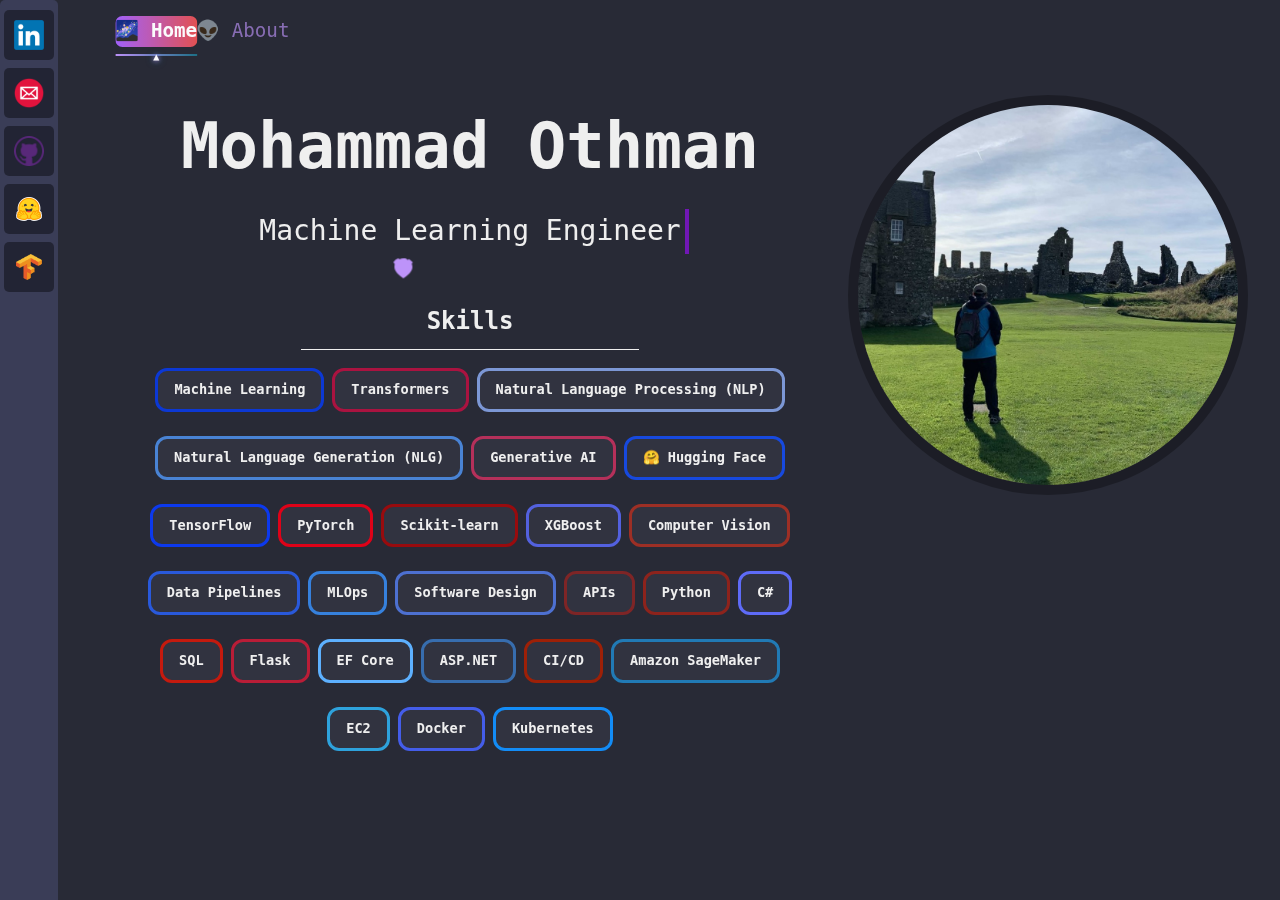
==== index.html @ 06d201a0 "changed vertical-menu to <aside> and added sidebar class" ====
<!DOCTYPE html>
<html lang="en">
<head>
    <meta charset="UTF-8">
    <meta name="viewport" content="width=device-width, initial-scale=1.0">
    <title>Mohammad Othman | Home</title>
    <link rel="icon" href="assets/images/tf-icon.png" type="image/x-icon">
    <link rel="shortcut icon" href="assets/images/tf-icon.png" type="image/x-icon">
    <link rel="stylesheet" href="css/style.css">
    <script src="https://cdnjs.cloudflare.com/ajax/libs/gsap/3.9.1/gsap.min.js"></script>
    <link rel="stylesheet" href="https://cdnjs.cloudflare.com/ajax/libs/font-awesome/6.1.0/css/all.min.css" integrity="sha384-KyZXEAg3QhqLMpG8r+Knujsl7/1L_dstPt3VEKLrw8Xf5zDQk5OIoe5xJHv5Mr5J" crossorigin="anonymous">
</head>
<body>
    <div class="rocket-animation-container">
        <svg class="rocket" xmlns="http://www.w3.org/2000/svg" viewBox="0 0 24 24">
            <path d="M11,2C9.6,2 8.2,2.4 7.1,3.1L6.2,2.2C6.2,2.2 6.1,2.1 6.1,2.1C6.1,2.1 6,2.1 6,2.1L3.3,3.3C3.3,3.3 3.2,3.4 3.2,3.4C3.2,3.4 3.1,3.5 3.1,3.5L2.2,4.4C2.2,4.4 2.2,4.4 2.2,4.4C2.2,4.4 2.1,4.5 2.1,4.5L1,6.1C1,6.1 1,6.2 1,6.2C1,6.2 1,6.3 1,6.3L2.1,7.2C2.4,8.2 2,9.6 2,11C2,16.5 11,22 11,22C11,22 20,16.5 20,11C20,9.6 19.6,8.2 19.3,7.2L20.4,6.3C20.4,6.3 20.4,6.3 20.4,6.3C20.4,6.3 20.4,6.2 20.4,6.2L19.3,5.1C19.3,5.1 19.2,5 19.2,5C19.2,5 19.1,4.9 19.1,4.9L18.2,3.9C18.2,3.9 18.1,3.9 18.1,3.9C18.1,3.9 18.1,3.9 18.1,3.9L16.5,2.8C16.5,2.8 16.4,2.8 16.4,2.8C16.4,2.8 16.3,2.8 16.3,2.8L15.4,3.7C14.4,2.4 13,2 11,2M11,5C9.9,5 9,5.9 9,7C9,8.1 9.9,9 11,9C12.1,9 13,8.1 13,7C13,5.9 12.1,5 11,5Z"/>
        </svg>
    </div>       
    <aside class="sidebar">   
        <a href="https://www.linkedin.com/in/real-mohammad-othman" target="_blank" class="social-icon icon"><img src="assets/images/linkedIn.png" alt="LinkedIn" class="github-logo"></a>
        <a href="mailto:Mo@MohammadOthman.com" class="social-icon icon"><img src="assets/images/mail.png" alt="Mail" class="github-logo"></a>
        <a href="https://github.com/OthmanMohammad" target="_blank" class="social-icon"><img src="assets\images\github.jpg" alt="GitHub" class="github-logo"></a>
        <a href="https://huggingface.co/TheNLPguy" target="_blank" class="social-icon icon"><img src="assets\images\huggingface.png" alt="huggingface" class="huggingface-logo"></a>
        <a href="projects.html" class="social-icon"><img src="assets\images\tensorflow.png" alt="Projects" class="tensorflow-logo"></a>
    </aside>      
    <div class="loader">
        <svg class="gear-loader" xmlns="http://www.w3.org/2000/svg" viewBox="0 0 100 100">
            <circle cx="50" cy="50" r="40" stroke="var(--accent-color)" stroke-width="5" fill="none" />
            <circle cx="50" cy="50" r="3" fill="var(--accent-color)" />
            <path class="gear" d="M50 10 a 4 4 0 1 1 0.01 0" fill="var(--accent-color)" />
        </svg>
    </div>
    <header>
        <div class="container">
            <nav>
                <a href="index.html" class="active nav-link">🌌 Home</a>
                <a href="about.html" class="nav-link">👽 About</a>
                <a href="projects.html" class="nav-link">💻 Projects</a>
                <a href="contact.html" class="nav-link">📬 Contact</a>
            </nav>
        </div>
    </header>
        </a>
      </div>

<main>
    <div class="content">
    <div class="home-page-container">
        <a name="index">
            <h1>Mohammad Othman</h1>
            <div class="typing-text">Machine Learning Engineer</div>
            <div class="skills-container">
                <h2>Skills</h2>
                <div class="skills" id="skills">
                    <span class="skill">Machine Learning</span>
                    <span class="skill">Transformers</span>
                    <span class="skill">Natural Language Processing (NLP)</span>
                    <span class="skill">Natural Language Generation (NLG)</span>
                    <span class="skill">Generative AI</span>
                    <span class="skill">🤗 Hugging Face</span>
                    <span class="skill">TensorFlow</span>
                    <span class="skill">PyTorch</span>
                    <span class="skill">Scikit-learn</span>
                    <span class="skill">XGBoost</span>
                    <span class="skill">Computer Vision</span>
                    <span class="skill">Data Pipelines</span>
                    <span class="skill">MLOps</span>
                    <span class="skill">Software Design</span>
                    <span class="skill">APIs</span>
                    <span class="skill">Python</span>
                    <span class="skill">C#</span>
                    <span class="skill">SQL</span>
                    <span class="skill">Flask</span>
                    <span class="skill">EF Core</span>
                    <span class="skill">ASP.NET</span>
                    <span class="skill">CI/CD</span>
                    <span class="skill">Amazon SageMaker</span>
                    <span class="skill">EC2</span>
                    <span class="skill">Docker</span>
                    <span class="skill">Kubernetes</span>
                </div>
              </div>
        </a>
    </div>
    <div class="image-container">
        <img src="assets\images\profile.jpeg" alt="Your description" class="round-image"/>
    </div>
    </div>
</main>


<script src="assets/scripts/trace.js"></script>
<script src="assets/scripts/main.js"></script>
<script src="assets/scripts/script.js"></script>
</body>
</html>
---- css/style.css ----
@import url("../assets/fonts/fontawesome/css/all.min.css");

:root {
  --bg-color: #282a36;
  --text-color: #efefef;
  --accent-color: #bd93f9;
  --hover-color: #b6b7b8ab;
  --main-bg: #282a36;
  --bg-text: #313340;
  --titlebar-bg: #1e1f29;
  --sidebar-bg: #343746;
  --sidebar-hover-bg: #3c3d51;
  --explorer-bg: #21222c;
  --explorer-hover-bg: #313241;
  --explorer-border: #161a1d;
  --tabs-bg: #191a21;
  --tab-bg: #21222c;
  --transparent-bg: rgba(33, 34, 44, 0.2);
  --tab-active-bg: #282a36;
  --tab-border: #191a21;
  --bottombar-bg: #191a21;
  --bottombar-border: #191a21;
  --button-bg: #44475a;
  --button-text: #f8f8f2;
  --bottombar-hover-bg: #4f4f52;
  --scrollbar-track-bg: #282a36;
  --scrollbar-thumb-bg: #454647;
  --article-bg: #21222c;
}

body {
  font-family: "Fira Code", monospace;
  line-height: 1.6;
  margin: 0;
  padding-left: 100px;
}

/* Add media queries for smaller screens */
@media (max-width: 768px) {
  body {
    padding-left: 20px;
    padding-right: 20px;
  }
}

pre {
  background-color: #282828;
  border-radius: 5px;
  color: var(--code-color);
  font-family: "Fira Code", monospace;
  margin: 1rem 0;
  padding: 1rem;
}

a:not(main a) {
  color: var(--accent-color);
  text-decoration: none;
  transition: color 0.3s ease;
}

a:not(main a):hover {
  color: var(--hover-color);
}

.nav-link {
  font-size: 1.2rem;
}

.nav-link:hover {
  background-color: var(--hover-color);
  border-radius: 7px; /* Increase the border-radius for a smoother shape */
  color: var(
    --text-color
  ); /* Add this line to set the text color when hovering nav links */
}

.nav-link.active {
  font-weight: bold;
  position: relative;
  background-image: linear-gradient(90deg, #a463fe, #e65353, #1e96ff);
  background-size: 200% auto;
  border-radius: 7px; /* Increase the border-radius for a smoother shape */
  color: #fff;
  animation: moving-gradient 5s linear infinite;
}

@keyframes moving-gradient {
  0% {
    background-position: 200% 0;
  }
  100% {
    background-position: -200% 0;
  }
}

.nav-link.active:hover {
  color: #fff;
}

.nav-link.active::before {
  content: "";
  position: absolute;
  width: 100%;
  height: 2px;
  background-image: linear-gradient(90deg, #bd93f9, #1d7188, #bd93f9);
  background-size: 200% auto;
  bottom: -9px; /* Adjust the bottom position */
  left: 0;
  animation: moving-gradient 5s linear infinite;
}

.nav-link.active::after {
  content: "▲";
  position: absolute;
  font-size: 10px;
  bottom: -18px;
  left: 50%;
  transform: translateX(-50%);
  color: #fff;
  text-shadow: 0 0 5px #bd93f9, 0 0 10px #1d7188;
  animation: glowing-text 1s linear infinite, move-triangle 2s linear infinite;
}

@keyframes glowing-text {
  0% {
    text-shadow: 0 0 5px #bd93f9, 0 0 10px #1d7188;
  }
  50% {
    text-shadow: 0 0 10px #bd93f9, 0 0 20px #1d7188;
  }
  100% {
    text-shadow: 0 0 5px #bd93f9, 0 0 10px #1d7188;
  }
}

@keyframes move-triangle {
  0% {
    transform: translateX(-90%);
  }
  50% {
    transform: translateX(-10%);
  }
  100% {
    transform: translateX(-90%);
  }
}

footer {
  background-color: var(--bg-color);
  color: var(--text-color);
  padding: 1rem;
  text-align: center;
}

body {
  background-color: var(--bg-color);
  color: var(--text-color);
  padding-left: 100px;
}

body.dark-theme {
  background-color: #333333;
  color: #ffffff;
}

#themeToggle {
  background-color: var(--accent-color);
  border: none;
  border-radius: 5px;
  color: #fff;
  cursor: pointer;
  font-size: 1rem;
  padding: 0.5rem 1rem;
  transition: all 0.3s ease;
}

#themeToggle:hover {
  background-color: var(--hover-color);
}

.back-to-top {
  background-color: var(--accent-color);
  border: none;
  border-radius: 5px;
  bottom: 30px;
  color: #fff;
  cursor: pointer;
  display: none;
  font-size: 1rem;
  padding: 0.5rem 1rem;
  position: fixed;
  right: 30px;
  z-index: 1000;
}

.loader {
  background-color: rgba(0, 0, 0, 0.5);
  display: flex;
  height: 100%;
  justify-content: center;
  left: 0;
  position: fixed;
  top: 0;
  width: 100%;
  z-index: 2000;
  pointer-events: none;
}

.gear-loader {
  align-self: center;
  height: 50px;
  width: 50px;
  animation: spin 3s linear infinite;
}

@keyframes spin {
  0% {
    transform: rotate(0deg);
  }
  100% {
    transform: rotate(360deg);
  }
}

.gear {
  animation: gear-spin 1s linear infinite;
  transform-origin: 50% 50%;
}

@keyframes gear-spin {
  0% {
    transform: rotate(0deg);
  }
  100% {
    transform: rotate(-360deg);
  }
}

.loader.fadeOut {
  opacity: 0;
  transition: opacity 0.2s ease;
}

.no-animation {
  animation: none !important;
}

header {
  background-color: var(--bg-color);
  position: fixed;
  top: 0;
  left: 0;
  width: 100%;
  z-index: 100;
}

.container {
  display: flex;
  justify-content: space-between;
  align-items: center;
  max-width: 1200px;
  margin: 0 auto;
  padding: 1rem;
}

nav {
  display: flex;
  gap: 1rem;
}

/* Add media queries for smaller screens */
@media (max-width: 768px) {
  nav {
    flex-direction: column;
    gap: 0.5rem;
  }
}

.social-icons {
  display: flex;
  flex-direction: column;
  gap: 0.25rem; /* Adjust the gap between icons */
  align-items: center;
}

.social-icons a:hover::before {
  background-color: transparent; /* Change the color on hover to transparent */
  transform: scale(1.3);
}

.icon {
  font-size: 1.5rem; /* Adjust the size of the icons */
}

.social-icons a:hover {
  color: var(--accent-color); /* Change the color on hover to accent-color */
}

.github-logo {
  height: 30px;
  width: 30px;
  vertical-align: middle;
}

.huggingface-logo {
  height: 32px;
  width: 32px;
  vertical-align: middle;
}

.tensorflow-logo {
  height: 26px;
  width: 26px;
  vertical-align: middle;
}

header,
main,
footer {
  z-index: 900;
  position: relative;
}

.sidebar {
    display: flex;
    flex-direction: column;
    gap: 0.5rem;
    position: fixed;
    top: 0;
    left: 0;
    z-index: 1000;
    background-color: #3a3d57;
    align-items: center;
    justify-content: flex-start;
    padding: 10px;
    border-radius: 5px;
    width: 3vw;
    height: 100%;
  }
  
  .sidebar a {
    display: flex;
    align-items: center;
    justify-content: center;
    height: 50px;
    width: 50px;
    background-color: rgba(0, 0, 0, 0.4);
    border-radius: 5px;
    transition: none;
  }
  
  .sidebar a:hover {
    background-color: rgba(165, 58, 181, 0.4);
  }
  

nav #themeToggle {
  margin-left: auto;
}

main {
  margin: 0;
  box-sizing: border-box;
  padding: 2rem;
  color: var(--text-color);
  font-family: JetBrains Mono, monospace;
  flex: 1 1;
  height: 85vh;
  overflow-y: auto;
}

/* Add media queries for smaller screens */
@media (max-width: 768px) {
  main {
    padding: 1rem;
  }
}

/* blinking cursor */

.typing-text {
  font-family: JetBrains Mono, monospace;
  text-align: center;
  padding: 0;
  box-sizing: border-box;
  width: 26ch;
  color: #eee;
  font-weight: 300;
  position: relative;
  font-size: 1.75rem;
  margin: 0.75rem auto 3rem;
  overflow: hidden;
  white-space: nowrap;
  animation: typing 1.3s steps(24, end),
    blink-caret 0.75s step-end infinite 1.5s;
}

@keyframes typing {
  from {
    width: 0;
  }
  to {
    width: 26ch;
  }
}

@keyframes blink-caret {
  0%,
  100% {
    border-color: rgb(113, 23, 181);
  }
  25% {
    border-color: rgb(168, 97, 219);
  }
  50% {
    border-color: rgb(179, 135, 211);
  }
  75%,
  100% {
    border-color: transparent;
    box-shadow: none;
  }
}

.typing-text:before {
  content: "";
  position: absolute;
  top: 0;
  right: 0;
  bottom: 0;
  width: 0.15em;
  border-right: 0.15em solid rgb(113, 23, 181);
  animation: blink-caret 0.75s step-end infinite, glow 0.75s infinite alternate;
}

/* skillset in index */

.skills-container {
  margin-top: 2rem;
}

.skills {
  display: flex;
  flex-wrap: wrap;
  gap: 0.5rem;
  justify-content: center;
}

.skill {
  font-family: JetBrains Mono, monospace;
  font-size: 0.85em;
  text-align: center;
  color: var(--text-color);
  cursor: pointer;
  padding: 0.5rem 1rem;
  box-sizing: border-box;
  background-color: var(--bg-text);
  border-radius: 6px;
  font-weight: bold;
  margin: 0.5rem 0;
  transition: background-color 0.3s ease;
}

/* Add media queries for smaller screens */
@media (max-width: 768px) {
  .skill {
    font-size: 0.75em;
    padding: 0.25rem 0.5rem;
    margin: 0.25rem 0;
  }
}

/* view projects in index */

.view-projects-link {
  display: inline-block;
  background-color: var(--accent-color);
  border-radius: 5px;
  color: #ffffff;
  font-weight: 600;
  padding: 10px 15px;
  margin: 10px;
  text-decoration: none;
  transition: background-color 0.3s ease;
}

.view-projects-link:hover {
  background-color: var(--hover-color);
}

/* content divider in index */

.content {
  display: flex;
  justify-content: space-between;
  align-items: flex-start;
}

.home-page-container {
  color: var(--text-color);
  font-family: JetBrains Mono, monospace;
  margin: 0;
  padding: 0;
  box-sizing: border-box;
  justify-content: center;
  flex-direction: column;
  position: relative;
  display: flex;
  flex: 2;
  margin-right: 20px;
}

/* image container in index */

.image-container {
  flex: 1;
  margin-left: 20px;
  display: flex;
  align-items: center;
  justify-content: center;
  position: relative;
}

.round-image {
  border-radius: 50%;
  width: 380px; /* Adjust this value to set the width of the image */
  height: 380px; /* Adjust this value to set the height of the image */
  object-fit: cover;
  border: 10px solid rgba(0, 0, 0, 0.296);
}

/* moving rocket */

.rocket-animation-container {
  position: absolute;
  top: 0;
  left: 0;
  width: 100%;
  height: 100%;
  z-index: -1;
}

.rocket {
  fill: var(--accent-color);
  width: 24px;
  height: 24px;
  position: absolute;
}

h1 {
  font-size: 4rem;
  font-weight: bold;
  margin: 0;
  padding: 0;
  margin-bottom: 0.5rem;
  text-align: center;
}

.about-page::after {
  content: "Research";
  position: fixed;
  top: 4;
  left: 0;
  right: 0;
  bottom: 0;
  display: flex;
  align-items: center;
  justify-content: center;
  font-family: "Space Mono", monospace;
  font-size: 12rem;
  color: rgba(255, 255, 255, 0.1);
  z-index: -1;
}

ul {
  list-style-type: none;
}

li::before {
  content: "★ ";
  color: gold;
  font-size: 1.2em;
  margin-right: 0.5em;
}

.links {
  color: var(--accent-color);
  text-decoration: none;
  font-family: JetBrains Mono, monospace;
  transition: color 0.3s ease;
}

.links:hover {
  color: var(--hover-color);
}

/* in contact page */

.social-links {
  font-family: JetBrains Mono, monospace;
}

.social-links h3,
.social-links h4 {
  margin-bottom: 0.5rem;
  font-size: 1.5rem; /* Increase the font size */
}

.social-links ul {
  list-style-type: none;
  padding: 0;
}

.social-links li {
  padding: 0;
}

.social-links li::before {
  content: ""; /* Remove the star */
}

.social-links .logo img {
  width: 35px;
  height: 35px;
  vertical-align: middle;
}

.social-links .label {
  font-size: 1.6rem;
  margin-left: 10px;
  vertical-align: middle;
}

.social-links .links {
  font-size: 1.6rem;
  vertical-align: middle;
}

/* in projects page */

h2 {
  text-align: center;
  position: relative;
}

h2::after {
  content: "";
  display: block;
  position: absolute;
  left: 50%;
  transform: translateX(-50%);
  width: 50%;
  height: 1px;
  background-color: var(--text-color);
  bottom: -10px;
}

.projects-container {
  display: grid;
  grid-template-columns: repeat(4, 1fr);
  grid-gap: 1.5rem;
  gap: 1.5rem;
}

/* Add media queries for smaller screens */
@media (max-width: 1200px) {
  .projects-container {
    grid-template-columns: repeat(3, 1fr);
  }
}

@media (max-width: 992px) {
  .projects-container {
    grid-template-columns: repeat(2, 1fr);
  }
}

@media (max-width: 768px) {
  .projects-container {
    grid-template-columns: repeat(1, 1fr);
  }
}

.project-card {
  background-color: var(--bg-text);
  border-radius: 5px;
  overflow: hidden;
  max-width: 300px;
  display: inline-block;
  margin-right: 1rem;
  margin-bottom: 1rem;
  text-decoration: none;
  color: inherit;
}

.project-card img {
  display: block;
  width: 100%;
  height: auto;
}

.project-content {
  padding: 1rem;
}

.project-tags {
  display: flex;
  flex-wrap: wrap;
  margin-top: 1rem;
}

.project-tags span {
  font-family: JetBrains Mono, monospace;
  cursor: pointer;
  box-sizing: border-box;
  border: 0.1rem solid #ee5903;
  margin: 0.5rem 0.5rem 0 0;
  padding: 0.2rem 0.5rem;
  border-radius: 20px;
  font-size: 0.75rem;
  transition: all 0.2s;
  background-color: var(--button-bg);
  color: var(--button-text);
}

.project-tags span:hover {
  background-color: #ee5903;
  color: var(--text-color);
}

/* style the Code button in projects */
.project-link {
  display: flex;
  justify-content: center;
  padding: 1rem;
}

.code-link {
  text-decoration: none;
  background-color: var(--button-bg);
  color: var(--button-text);
  padding: 0.5rem 1rem;
  border-radius: 20px;
  font-size: 0.9rem;
  font-weight: bold;
  transition: all 0.2s;
}

.code-link:hover {
  background-color: #033eee;
  color: var(--text-color);
}

/* Customize scrollbar */
::-webkit-scrollbar {
  width: 8px;
  background-color: var(--bg-text);
}

::-webkit-scrollbar-thumb {
  background-color: var(--button-bg);
  border-radius: 4px;
}

::-webkit-scrollbar-thumb:hover {
  background-color: #ee5903;
}
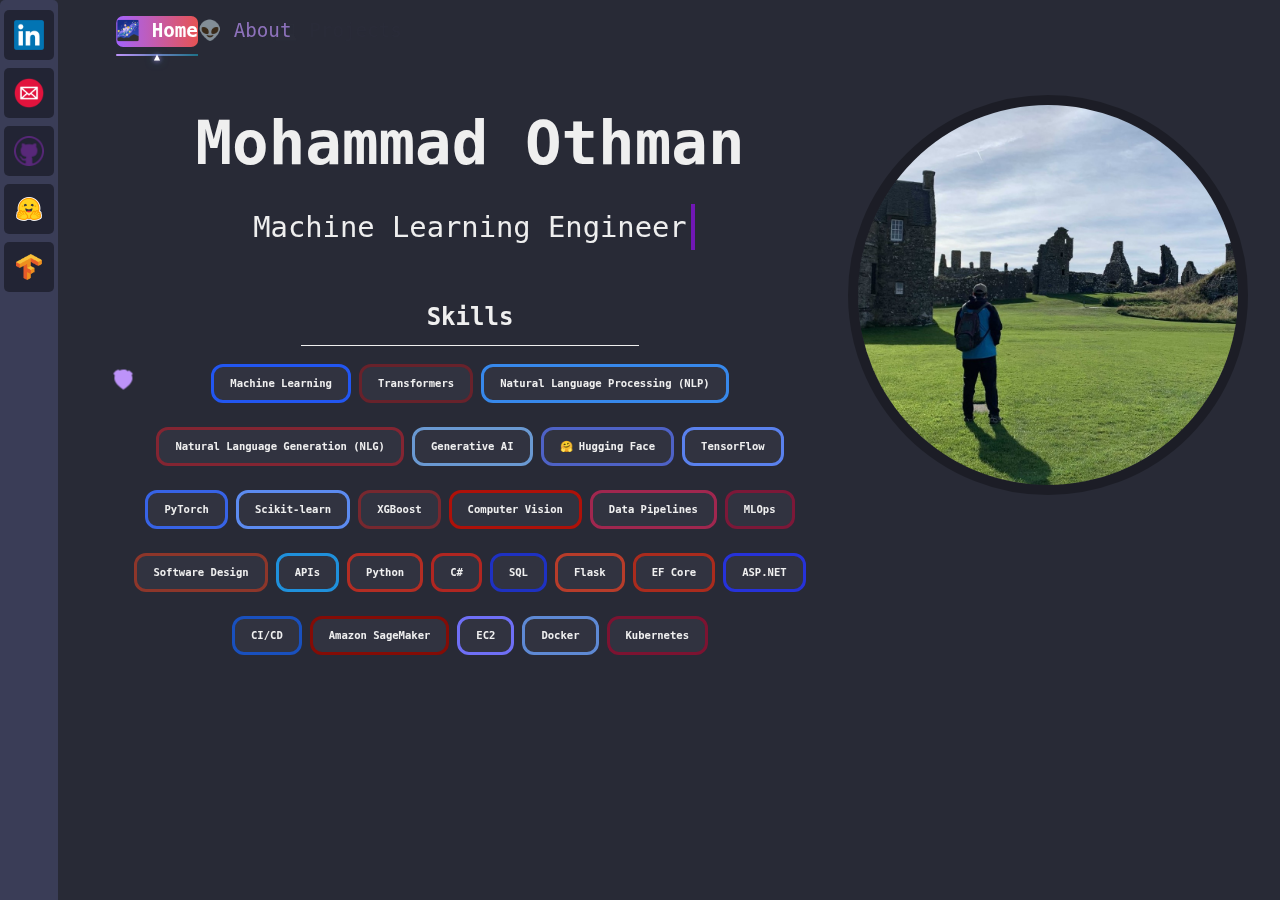
==== commit a9e3201a: "changed HF href and updated about background text in '@media'" ====
--- a/index.html
+++ b/index.html
@@ -20,7 +20,7 @@
         <a href="https://www.linkedin.com/in/real-mohammad-othman" target="_blank" class="social-icon icon"><img src="assets/images/linkedIn.png" alt="LinkedIn" class="github-logo"></a>
         <a href="mailto:Mo@MohammadOthman.com" class="social-icon icon"><img src="assets/images/mail.png" alt="Mail" class="github-logo"></a>
         <a href="https://github.com/OthmanMohammad" target="_blank" class="social-icon"><img src="assets\images\github.jpg" alt="GitHub" class="github-logo"></a>
-        <a href="https://huggingface.co/TheNLPguy" target="_blank" class="social-icon icon"><img src="assets\images\huggingface.png" alt="huggingface" class="huggingface-logo"></a>
+        <a href="https://huggingface.co/MohammadOthman" target="_blank" class="social-icon icon"><img src="assets\images\huggingface.png" alt="huggingface" class="huggingface-logo"></a>
         <a href="projects.html" class="social-icon"><img src="assets\images\tensorflow.png" alt="Projects" class="tensorflow-logo"></a>
     </aside>      
     <div class="loader">
--- a/css/style.css
+++ b/css/style.css
@@ -29,19 +29,14 @@
 }
 
 body {
-  font-family: "Fira Code", monospace;
-  line-height: 1.6;
-  margin: 0;
-  padding-left: 100px;
-}
-
-/* Add media queries for smaller screens */
-@media (max-width: 768px) {
-  body {
-    padding-left: 20px;
-    padding-right: 20px;
-  }
-}
+    font-family: "Fira Code", monospace;
+    line-height: 1.6;
+    margin: 0;
+    padding: 2% 0 2% 100px;
+    background-color: var(--bg-color);
+    color: var(--text-color);
+  }
+  
 
 pre {
   background-color: #282828;
@@ -153,10 +148,11 @@
 }
 
 body {
-  background-color: var(--bg-color);
-  color: var(--text-color);
-  padding-left: 100px;
-}
+    background-color: var(--bg-color);
+    color: var(--text-color);
+    padding-left: 100px;
+    padding-top: 0;
+  }  
 
 body.dark-theme {
   background-color: #333333;
@@ -268,14 +264,6 @@
   gap: 1rem;
 }
 
-/* Add media queries for smaller screens */
-@media (max-width: 768px) {
-  nav {
-    flex-direction: column;
-    gap: 0.5rem;
-  }
-}
-
 .social-icons {
   display: flex;
   flex-direction: column;
@@ -322,37 +310,36 @@
 }
 
 .sidebar {
-    display: flex;
-    flex-direction: column;
-    gap: 0.5rem;
-    position: fixed;
-    top: 0;
-    left: 0;
-    z-index: 1000;
-    background-color: #3a3d57;
-    align-items: center;
-    justify-content: flex-start;
-    padding: 10px;
-    border-radius: 5px;
-    width: 3vw;
-    height: 100%;
-  }
-  
-  .sidebar a {
-    display: flex;
-    align-items: center;
-    justify-content: center;
-    height: 50px;
-    width: 50px;
-    background-color: rgba(0, 0, 0, 0.4);
-    border-radius: 5px;
-    transition: none;
-  }
-  
-  .sidebar a:hover {
-    background-color: rgba(165, 58, 181, 0.4);
-  }
-  
+  display: flex;
+  flex-direction: column;
+  gap: 0.5rem;
+  position: fixed;
+  top: 0;
+  left: 0;
+  z-index: 1000;
+  background-color: #3a3d57;
+  align-items: center;
+  justify-content: flex-start;
+  padding: 10px;
+  border-radius: 5px;
+  width: 3%;
+  height: 100%;
+}
+
+.sidebar a {
+  display: flex;
+  align-items: center;
+  justify-content: center;
+  height: 50px;
+  width: 50px;
+  background-color: rgba(0, 0, 0, 0.4);
+  border-radius: 5px;
+  transition: none;
+}
+
+.sidebar a:hover {
+  background-color: rgba(165, 58, 181, 0.4);
+}
 
 nav #themeToggle {
   margin-left: auto;
@@ -369,13 +356,6 @@
   overflow-y: auto;
 }
 
-/* Add media queries for smaller screens */
-@media (max-width: 768px) {
-  main {
-    padding: 1rem;
-  }
-}
-
 /* blinking cursor */
 
 .typing-text {
@@ -387,7 +367,7 @@
   color: #eee;
   font-weight: 300;
   position: relative;
-  font-size: 1.75rem;
+  font-size: calc(1rem + 1vw);
   margin: 0.75rem auto 3rem;
   overflow: hidden;
   white-space: nowrap;
@@ -448,7 +428,7 @@
 
 .skill {
   font-family: JetBrains Mono, monospace;
-  font-size: 0.85em;
+  font-size: calc(0.5rem + 0.2vw);
   text-align: center;
   color: var(--text-color);
   cursor: pointer;
@@ -461,15 +441,6 @@
   transition: background-color 0.3s ease;
 }
 
-/* Add media queries for smaller screens */
-@media (max-width: 768px) {
-  .skill {
-    font-size: 0.75em;
-    padding: 0.25rem 0.5rem;
-    margin: 0.25rem 0;
-  }
-}
-
 /* view projects in index */
 
 .view-projects-link {
@@ -478,8 +449,8 @@
   border-radius: 5px;
   color: #ffffff;
   font-weight: 600;
-  padding: 10px 15px;
-  margin: 10px;
+  padding: 1% 3%;
+  margin: 1%;
   text-decoration: none;
   transition: background-color 0.3s ease;
 }
@@ -548,7 +519,7 @@
 }
 
 h1 {
-  font-size: 4rem;
+  font-size: calc(3rem + 1vw);
   font-weight: bold;
   margin: 0;
   padding: 0;
@@ -557,20 +528,26 @@
 }
 
 .about-page::after {
-  content: "Research";
-  position: fixed;
-  top: 4;
-  left: 0;
-  right: 0;
-  bottom: 0;
-  display: flex;
-  align-items: center;
-  justify-content: center;
-  font-family: "Space Mono", monospace;
-  font-size: 12rem;
-  color: rgba(255, 255, 255, 0.1);
-  z-index: -1;
-}
+    content: "Deep\A Learning\A Research";
+    position: fixed;
+    top: 4;
+    left: 0;
+    right: 0;
+    bottom: 0;
+    display: flex;
+    align-items: center;
+    justify-content: center;
+    font-family: "Space Mono", monospace;
+    font-size: 7rem;
+    color: rgba(255, 255, 255, 0.04);
+    z-index: -1;
+    letter-spacing: -4px;
+    font-weight: 1000;
+    white-space: pre;
+    text-align: center;
+    line-height: 1;
+  }
+  
 
 ul {
   list-style-type: none;
@@ -603,7 +580,7 @@
 .social-links h3,
 .social-links h4 {
   margin-bottom: 0.5rem;
-  font-size: 1.5rem; /* Increase the font size */
+  font-size: calc(1.2rem + 0.8vw); /* Increase the font size */
 }
 
 .social-links ul {
@@ -626,13 +603,13 @@
 }
 
 .social-links .label {
-  font-size: 1.6rem;
+  font-size: calc(1.2rem + 0.4vw);
   margin-left: 10px;
   vertical-align: middle;
 }
 
 .social-links .links {
-  font-size: 1.6rem;
+  font-size: calc(1.2rem + 0.4vw);
   vertical-align: middle;
 }
 
@@ -656,98 +633,121 @@
 }
 
 .projects-container {
-  display: grid;
-  grid-template-columns: repeat(4, 1fr);
-  grid-gap: 1.5rem;
-  gap: 1.5rem;
-}
-
-/* Add media queries for smaller screens */
-@media (max-width: 1200px) {
-  .projects-container {
-    grid-template-columns: repeat(3, 1fr);
-  }
-}
-
-@media (max-width: 992px) {
-  .projects-container {
-    grid-template-columns: repeat(2, 1fr);
-  }
-}
-
-@media (max-width: 768px) {
-  .projects-container {
-    grid-template-columns: repeat(1, 1fr);
-  }
+  display: flex;
+  flex-wrap: wrap;
+  justify-content: flex-start;
+  margin-top: 2rem;
+  margin-bottom: 2rem;
 }
 
 .project-card {
   background-color: var(--bg-text);
-  border-radius: 5px;
+  border-radius: 15px;
   overflow: hidden;
   max-width: 300px;
-  display: inline-block;
+  display: flex;
+  flex-direction: column;
   margin-right: 1rem;
   margin-bottom: 1rem;
   text-decoration: none;
   color: inherit;
+  justify-content: space-between;
 }
 
 .project-card img {
   display: block;
   width: 100%;
   height: auto;
+  transition: all 0.2s;
+}
+
+.project-card img:hover {
+  filter: brightness(1.1);
 }
 
 .project-content {
-  padding: 1rem;
+  padding: 0.75rem;
+  display: flex;
+  flex-direction: column;
+  justify-content: space-between;
+  flex-grow: 1;
 }
 
 .project-tags {
   display: flex;
   flex-wrap: wrap;
-  margin-top: 1rem;
+  margin-top: 0.5rem;
 }
 
 .project-tags span {
   font-family: JetBrains Mono, monospace;
   cursor: pointer;
   box-sizing: border-box;
-  border: 0.1rem solid #ee5903;
-  margin: 0.5rem 0.5rem 0 0;
-  padding: 0.2rem 0.5rem;
-  border-radius: 20px;
-  font-size: 0.75rem;
+  margin: 0.25rem 0.25rem 0 0;
+  padding: 0.1rem 0.25rem;
+  border-radius: 15px;
+  font-size: calc(0.5rem + 0.2vw);
   transition: all 0.2s;
   background-color: var(--button-bg);
   color: var(--button-text);
 }
 
-.project-tags span:hover {
+.card-hover1 span {
+  border: 0.1rem solid #ee5903;
+}
+
+.card-hover1 span:hover {
   background-color: #ee5903;
   color: var(--text-color);
 }
 
+.card-hover2 span {
+  border: 0.1rem solid #033eee;
+}
+
+.card-hover2 span:hover {
+  background-color: #033eee;
+  color: var(--text-color);
+}
+
+.card-hover3 span {
+  border: 0.1rem solid #26a65b;
+}
+
+.card-hover3 span:hover {
+  background-color: #26a65b;
+  color: var(--text-color);
+}
+
+.card-hover4 span {
+  border: 0.1rem solid #9fa407;
+}
+
+.card-hover4 span:hover {
+  background-color: #9fa407;
+  color: var(--text-color);
+}
+
 /* style the Code button in projects */
 .project-link {
   display: flex;
   justify-content: center;
-  padding: 1rem;
+  padding: 0.75rem;
 }
 
 .code-link {
   text-decoration: none;
   background-color: var(--button-bg);
   color: var(--button-text);
-  padding: 0.5rem 1rem;
-  border-radius: 20px;
-  font-size: 0.9rem;
+  padding: 0.3rem 0.6rem;
+  border-radius: 15px;
+  font-size: calc(0.6rem + 0.1vw);
   font-weight: bold;
   transition: all 0.2s;
 }
 
 .code-link:hover {
-  background-color: #033eee;
+  background-color: #b409ba;
   color: var(--text-color);
 }
 
@@ -765,3 +765,95 @@
 ::-webkit-scrollbar-thumb:hover {
   background-color: #ee5903;
 }
+
+html {
+    overflow-x: hidden;
+  }
+  
+/* Responsive Design */
+
+@media (max-width: 768px) {
+  .sidebar {
+    display: none;
+  }
+
+  h1 {
+    font-size: calc(1.8rem + 1vw);
+  }
+
+  .content {
+    padding: 20px;
+  }
+
+  body {
+    padding-left: 20px;
+  }
+
+  nav {
+    display: flex;
+    justify-content: space-between;
+    gap: 0.5rem;
+    flex-wrap: wrap;
+  }
+
+  main {
+    padding: 1rem;
+  }
+
+  .skill {
+    font-size: calc(0.65rem + 0.2vw);
+    padding: 0.25rem 0.5rem;
+    margin: 0.25rem 0;
+  }
+
+  .projects-container {
+    grid-template-columns: repeat(1, 1fr);
+  }
+
+  header {
+    padding: 0.5rem 0;
+  }
+
+  .nav-link {
+    font-size: calc(0.9rem + 0.3vw);
+    margin-bottom: 0.6rem;
+  }
+
+  .social-links h3,
+  .social-links h4 {
+    font-size: calc(1.2rem + 0.6vw);
+  }
+
+  .social-links li {
+    font-size: calc(1rem + 0.4vw);
+  }
+
+  .image-container {
+    display: none;
+  }
+
+  .skills-container {
+    width: 100%;
+    padding: 0;
+  }
+
+  .skills-container h2 {
+    margin-top: 1rem;
+  }
+
+  .about-page::after {
+    content: "";
+  }
+}
+
+@media (max-width: 992px) {
+  .projects-container {
+    grid-template-columns: repeat(2, 1fr);
+  }
+}
+
+@media (max-width: 1200px) {
+  .projects-container {
+    grid-template-columns: repeat(3, 1fr);
+  }
+}
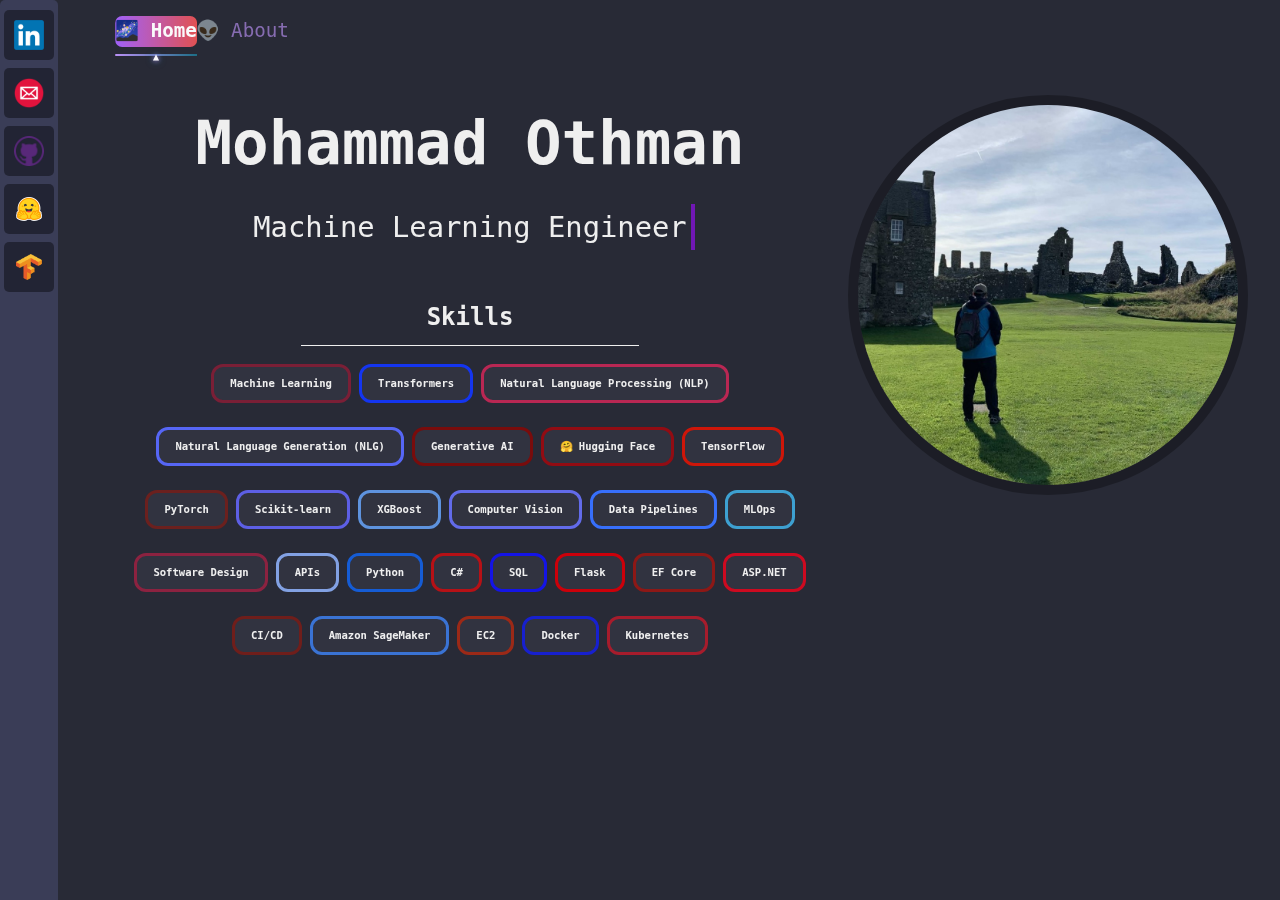
==== commit 97d4b9de: "add GA4 details for data collection" ====
--- a/index.html
+++ b/index.html
@@ -7,6 +7,23 @@
     <link rel="icon" href="assets/images/tf-icon.png" type="image/x-icon">
     <link rel="shortcut icon" href="assets/images/tf-icon.png" type="image/x-icon">
     <link rel="stylesheet" href="css/style.css">
+    <script>
+        function loadGA() {
+          const gtagID = 'G-FN2DE98HVZ';
+    
+          window.dataLayer = window.dataLayer || [];
+          function gtag() { dataLayer.push(arguments); }
+          gtag('js', new Date());
+          gtag('config', gtagID);
+    
+          const script = document.createElement('script');
+          script.async = true;
+          script.src = `https://www.googletagmanager.com/gtag/js?id=${gtagID}`;
+          document.head.appendChild(script);
+        }
+    
+        document.addEventListener('DOMContentLoaded', loadGA);
+      </script>
     <script src="https://cdnjs.cloudflare.com/ajax/libs/gsap/3.9.1/gsap.min.js"></script>
     <link rel="stylesheet" href="https://cdnjs.cloudflare.com/ajax/libs/font-awesome/6.1.0/css/all.min.css" integrity="sha384-KyZXEAg3QhqLMpG8r+Knujsl7/1L_dstPt3VEKLrw8Xf5zDQk5OIoe5xJHv5Mr5J" crossorigin="anonymous">
 </head>
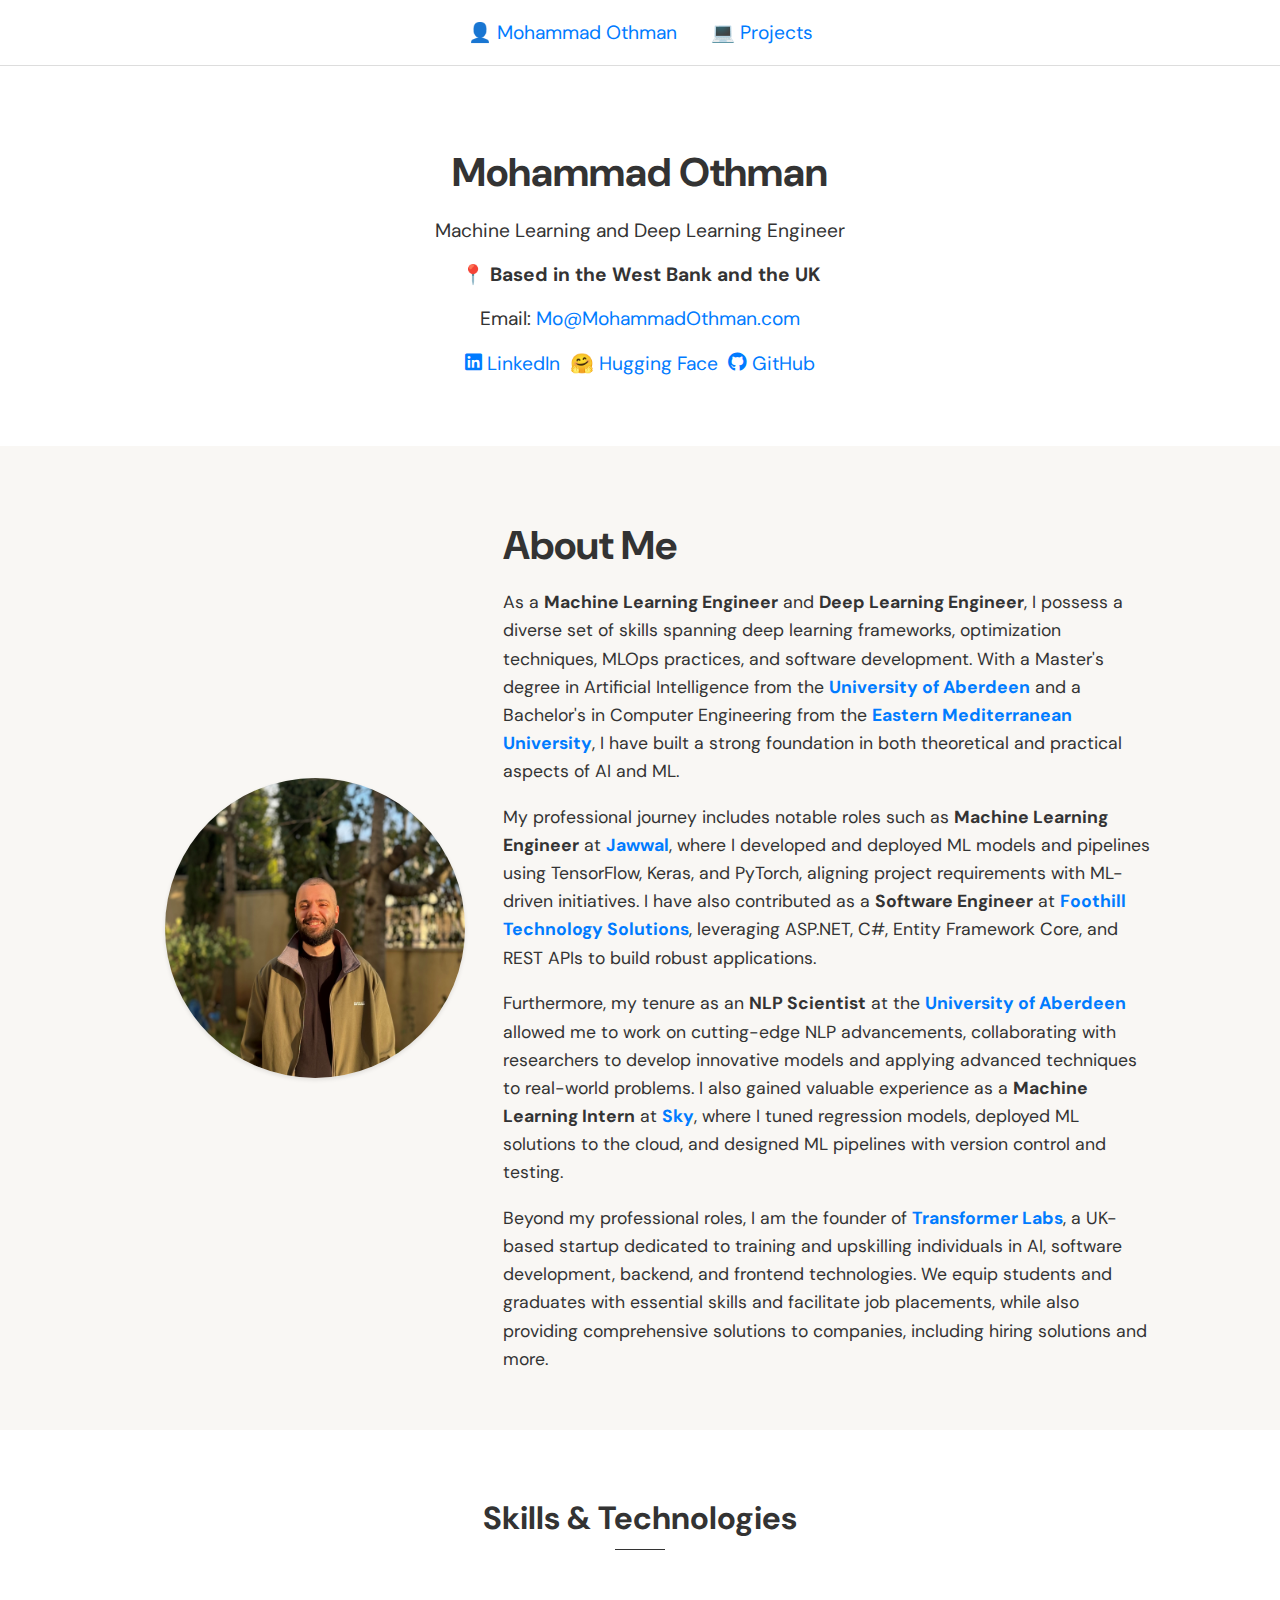
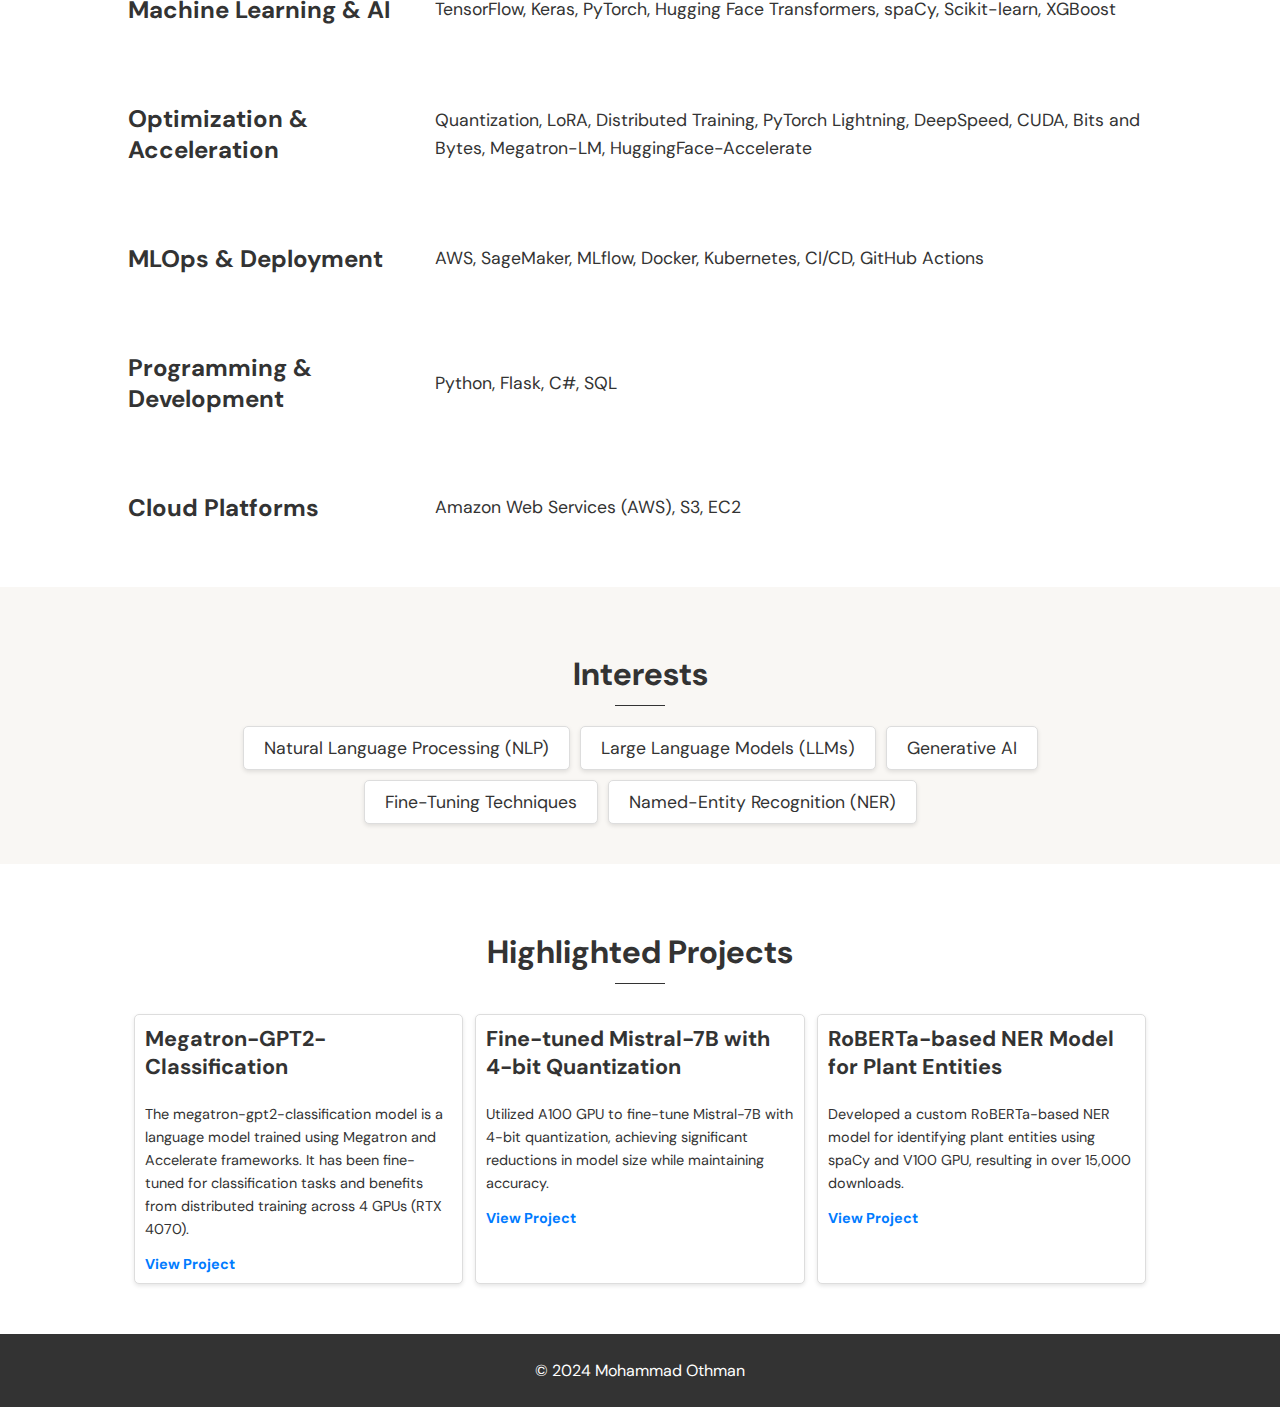
==== commit 553f264d: "switching to new portfolio" ====
--- a/index.html
+++ b/index.html
@@ -3,111 +3,128 @@
 <head>
     <meta charset="UTF-8">
     <meta name="viewport" content="width=device-width, initial-scale=1.0">
-    <title>Mohammad Othman | Home</title>
-    <link rel="icon" href="assets/images/tf-icon.png" type="image/x-icon">
-    <link rel="shortcut icon" href="assets/images/tf-icon.png" type="image/x-icon">
-    <link rel="stylesheet" href="css/style.css">
-    <script>
-        function loadGA() {
-          const gtagID = 'G-FN2DE98HVZ';
-    
-          window.dataLayer = window.dataLayer || [];
-          function gtag() { dataLayer.push(arguments); }
-          gtag('js', new Date());
-          gtag('config', gtagID);
-    
-          const script = document.createElement('script');
-          script.async = true;
-          script.src = `https://www.googletagmanager.com/gtag/js?id=${gtagID}`;
-          document.head.appendChild(script);
-        }
-    
-        document.addEventListener('DOMContentLoaded', loadGA);
-      </script>
-    <script src="https://cdnjs.cloudflare.com/ajax/libs/gsap/3.9.1/gsap.min.js"></script>
-    <link rel="stylesheet" href="https://cdnjs.cloudflare.com/ajax/libs/font-awesome/6.1.0/css/all.min.css" integrity="sha384-KyZXEAg3QhqLMpG8r+Knujsl7/1L_dstPt3VEKLrw8Xf5zDQk5OIoe5xJHv5Mr5J" crossorigin="anonymous">
+    <title>Mohammad Othman | Machine Learning and Deep Learning Engineer</title>
+    <link rel="stylesheet" href="css/styles.css">
+    <link rel="stylesheet" href="https://cdnjs.cloudflare.com/ajax/libs/font-awesome/6.1.0/css/all.min.css">
+    <link rel="preconnect" href="https://fonts.googleapis.com">
+    <link rel="preconnect" href="https://fonts.gstatic.com" crossorigin>
+    <link href="https://fonts.googleapis.com/css2?family=DM+Sans:wght@400;700&display=swap" rel="stylesheet">
+    <link rel="icon" href="images/lightning.png" type="image/png"> 
 </head>
 <body>
-    <div class="rocket-animation-container">
-        <svg class="rocket" xmlns="http://www.w3.org/2000/svg" viewBox="0 0 24 24">
-            <path d="M11,2C9.6,2 8.2,2.4 7.1,3.1L6.2,2.2C6.2,2.2 6.1,2.1 6.1,2.1C6.1,2.1 6,2.1 6,2.1L3.3,3.3C3.3,3.3 3.2,3.4 3.2,3.4C3.2,3.4 3.1,3.5 3.1,3.5L2.2,4.4C2.2,4.4 2.2,4.4 2.2,4.4C2.2,4.4 2.1,4.5 2.1,4.5L1,6.1C1,6.1 1,6.2 1,6.2C1,6.2 1,6.3 1,6.3L2.1,7.2C2.4,8.2 2,9.6 2,11C2,16.5 11,22 11,22C11,22 20,16.5 20,11C20,9.6 19.6,8.2 19.3,7.2L20.4,6.3C20.4,6.3 20.4,6.3 20.4,6.3C20.4,6.3 20.4,6.2 20.4,6.2L19.3,5.1C19.3,5.1 19.2,5 19.2,5C19.2,5 19.1,4.9 19.1,4.9L18.2,3.9C18.2,3.9 18.1,3.9 18.1,3.9C18.1,3.9 18.1,3.9 18.1,3.9L16.5,2.8C16.5,2.8 16.4,2.8 16.4,2.8C16.4,2.8 16.3,2.8 16.3,2.8L15.4,3.7C14.4,2.4 13,2 11,2M11,5C9.9,5 9,5.9 9,7C9,8.1 9.9,9 11,9C12.1,9 13,8.1 13,7C13,5.9 12.1,5 11,5Z"/>
-        </svg>
-    </div>       
-    <aside class="sidebar">   
-        <a href="https://www.linkedin.com/in/real-mohammad-othman" target="_blank" class="social-icon icon"><img src="assets/images/linkedIn.png" alt="LinkedIn" class="github-logo"></a>
-        <a href="mailto:Mo@MohammadOthman.com" class="social-icon icon"><img src="assets/images/mail.png" alt="Mail" class="github-logo"></a>
-        <a href="https://github.com/OthmanMohammad" target="_blank" class="social-icon"><img src="assets\images\github.jpg" alt="GitHub" class="github-logo"></a>
-        <a href="https://huggingface.co/MohammadOthman" target="_blank" class="social-icon icon"><img src="assets\images\huggingface.png" alt="huggingface" class="huggingface-logo"></a>
-        <a href="projects.html" class="social-icon"><img src="assets\images\tensorflow.png" alt="Projects" class="tensorflow-logo"></a>
-    </aside>      
-    <div class="loader">
-        <svg class="gear-loader" xmlns="http://www.w3.org/2000/svg" viewBox="0 0 100 100">
-            <circle cx="50" cy="50" r="40" stroke="var(--accent-color)" stroke-width="5" fill="none" />
-            <circle cx="50" cy="50" r="3" fill="var(--accent-color)" />
-            <path class="gear" d="M50 10 a 4 4 0 1 1 0.01 0" fill="var(--accent-color)" />
-        </svg>
-    </div>
     <header>
-        <div class="container">
-            <nav>
-                <a href="index.html" class="active nav-link">🌌 Home</a>
-                <a href="about.html" class="nav-link">👽 About</a>
-                <a href="projects.html" class="nav-link">💻 Projects</a>
-                <a href="contact.html" class="nav-link">📬 Contact</a>
-            </nav>
-        </div>
+        <nav>
+            <ul>
+                <li><a href="index.html">👤 Mohammad Othman</a></li>
+                <li><a href="projects.html">💻 Projects</a></li>
+            </ul>
+        </nav>
+        <hr class="header-separator">
     </header>
-        </a>
-      </div>
+    <main>
+        <section id="home" class="section-home">
+            <div class="container">
+                <div class="intro">
+                    <h1>Mohammad Othman</h1>
+                    <p>Machine Learning and Deep Learning Engineer</p>
+                    <p>📍 <strong>Based in the West Bank and the UK</strong></p>
+                    <p>Email: <a href="mailto:Mo@MohammadOthman.com" class="no-underline">Mo@MohammadOthman.com</a></p>
+                    <div class="links">
+                        <a href="https://www.linkedin.com/in/real-mohammad-othman" target="_blank"><i class="fab fa-linkedin"></i> LinkedIn</a>
+                        <a href="https://huggingface.co/MohammadOthman" target="_blank">🤗 Hugging Face</a>
+                        <a href="https://github.com/OthmanMohammad" target="_blank"><i class="fab fa-github"></i> GitHub</a>
+                    </div>
+                </div>
+            </div>
+        </section>
 
-<main>
-    <div class="content">
-    <div class="home-page-container">
-        <a name="index">
-            <h1>Mohammad Othman</h1>
-            <div class="typing-text">Machine Learning Engineer</div>
-            <div class="skills-container">
-                <h2>Skills</h2>
-                <div class="skills" id="skills">
-                    <span class="skill">Machine Learning</span>
-                    <span class="skill">Transformers</span>
-                    <span class="skill">Natural Language Processing (NLP)</span>
-                    <span class="skill">Natural Language Generation (NLG)</span>
-                    <span class="skill">Generative AI</span>
-                    <span class="skill">🤗 Hugging Face</span>
-                    <span class="skill">TensorFlow</span>
-                    <span class="skill">PyTorch</span>
-                    <span class="skill">Scikit-learn</span>
-                    <span class="skill">XGBoost</span>
-                    <span class="skill">Computer Vision</span>
-                    <span class="skill">Data Pipelines</span>
-                    <span class="skill">MLOps</span>
-                    <span class="skill">Software Design</span>
-                    <span class="skill">APIs</span>
-                    <span class="skill">Python</span>
-                    <span class="skill">C#</span>
-                    <span class="skill">SQL</span>
-                    <span class="skill">Flask</span>
-                    <span class="skill">EF Core</span>
-                    <span class="skill">ASP.NET</span>
-                    <span class="skill">CI/CD</span>
-                    <span class="skill">Amazon SageMaker</span>
-                    <span class="skill">EC2</span>
-                    <span class="skill">Docker</span>
-                    <span class="skill">Kubernetes</span>
+        <section id="about" class="section-about">
+            <div class="container">
+                <div class="about-content">
+                    <div class="image-container">
+                        <img src="images/profile.jpg" alt="Mohammad Othman">
+                    </div>
+                    <div class="bio">
+                        <h2>About Me</h2>
+                        <p>As a <strong>Machine Learning Engineer</strong> and <strong>Deep Learning Engineer</strong>, I possess a diverse set of skills spanning deep learning frameworks, optimization techniques, MLOps practices, and software development. With a Master's degree in Artificial Intelligence from the <a href="https://www.abdn.ac.uk/" target="_blank" class="no-underline"><strong>University of Aberdeen</strong></a> and a Bachelor's in Computer Engineering from the <a href="https://emu.edu.tr/en" target="_blank" class="no-underline"><strong>Eastern Mediterranean University</strong></a>, I have built a strong foundation in both theoretical and practical aspects of AI and ML.</p>
+                        <p>My professional journey includes notable roles such as <strong>Machine Learning Engineer</strong> at <a href="https://www.jawwal.ps/en" target="_blank" class="no-underline"><strong>Jawwal</strong></a>, where I developed and deployed ML models and pipelines using TensorFlow, Keras, and PyTorch, aligning project requirements with ML-driven initiatives. I have also contributed as a <strong>Software Engineer</strong> at <a href="https://foothillsolutions.com/" target="_blank" class="no-underline"><strong>Foothill Technology Solutions</strong></a>, leveraging ASP.NET, C#, Entity Framework Core, and REST APIs to build robust applications.</p>
+                        <p>Furthermore, my tenure as an <strong>NLP Scientist</strong> at the <a href="https://www.abdn.ac.uk/" target="_blank" class="no-underline"><strong>University of Aberdeen</strong></a> allowed me to work on cutting-edge NLP advancements, collaborating with researchers to develop innovative models and applying advanced techniques to real-world problems. I also gained valuable experience as a <strong>Machine Learning Intern</strong> at <a href="https://www.sky.com/" target="_blank" class="no-underline"><strong>Sky</strong></a>, where I tuned regression models, deployed ML solutions to the cloud, and designed ML pipelines with version control and testing.</p>
+                        <p>Beyond my professional roles, I am the founder of <a href="https://www.transformerlabs.io/" target="_blank" class="no-underline"><strong>Transformer Labs</strong></a>, a UK-based startup dedicated to training and upskilling individuals in AI, software development, backend, and frontend technologies. We equip students and graduates with essential skills and facilitate job placements, while also providing comprehensive solutions to companies, including hiring solutions and more.</p>
+                    </div>
                 </div>
-              </div>
-        </a>
-    </div>
-    <div class="image-container">
-        <img src="assets\images\profile.jpeg" alt="Your description" class="round-image"/>
-    </div>
-    </div>
-</main>
+            </div>
+        </section>
 
+        <section id="skills" class="section-skills">
+            <div class="container">
+                <h2 class="section-heading">Skills & Technologies</h2>
+                <hr class="heading-separator">
+                <div class="skills-container">
+                    <div class="skills-category">
+                        <h3>Machine Learning & AI</h3>
+                        <p>TensorFlow, Keras, PyTorch, Hugging Face Transformers, spaCy, Scikit-learn, XGBoost</p>
+                    </div>
+                    <div class="skills-category">
+                        <h3>Optimization & Acceleration</h3>
+                        <p>Quantization, LoRA, Distributed Training, PyTorch Lightning, DeepSpeed, CUDA, Bits and Bytes, Megatron-LM, HuggingFace-Accelerate</p>
+                    </div>
+                    <div class="skills-category">
+                        <h3>MLOps & Deployment</h3>
+                        <p>AWS, SageMaker, MLflow, Docker, Kubernetes, CI/CD, GitHub Actions</p>
+                    </div>
+                    <div class="skills-category">
+                        <h3>Programming & Development</h3>
+                        <p>Python, Flask, C#, SQL</p>
+                    </div>
+                    <div class="skills-category">
+                        <h3>Cloud Platforms</h3>
+                        <p>Amazon Web Services (AWS), S3, EC2</p>
+                    </div>
+                </div>
+            </div>
+        </section>
 
-<script src="assets/scripts/trace.js"></script>
-<script src="assets/scripts/main.js"></script>
-<script src="assets/scripts/script.js"></script>
+        <section id="interests" class="section-interests">
+            <div class="container">
+                <h2 class="section-heading">Interests</h2>
+                <hr class="heading-separator">
+                <div class="interests-list">
+                    <div class="interest-item">Natural Language Processing (NLP)</div>
+                    <div class="interest-item">Large Language Models (LLMs)</div>
+                    <div class="interest-item">Generative AI</div>
+                    <div class="interest-item">Fine-Tuning Techniques</div>
+                    <div class="interest-item">Named-Entity Recognition (NER)</div>
+                </div>
+            </div>
+        </section>
+
+        <section id="projects" class="section-projects">
+            <div class="container">
+                <h2 class="section-heading">Highlighted Projects</h2>
+                <hr class="heading-separator">
+                <div class="projects-container">
+                    <div class="project-card">
+                        <h3>Megatron-GPT2-Classification</h3>
+                        <p>The megatron-gpt2-classification model is a language model trained using Megatron and Accelerate frameworks. It has been fine-tuned for classification tasks and benefits from distributed training across 4 GPUs (RTX 4070).</p>
+                        <a href="https://huggingface.co/MohammadOthman/megatron-gpt2-classification" target="_blank">View Project</a>
+                    </div>
+                    <div class="project-card">
+                        <h3>Fine-tuned Mistral-7B with 4-bit Quantization</h3>
+                        <p>Utilized A100 GPU to fine-tune Mistral-7B with 4-bit quantization, achieving significant reductions in model size while maintaining accuracy.</p>
+                        <a href="https://huggingface.co/MohammadOthman/Mistral-7B-Dolly-15K" target="_blank">View Project</a>
+                    </div>
+                    <div class="project-card">
+                        <h3>RoBERTa-based NER Model for Plant Entities</h3>
+                        <p>Developed a custom RoBERTa-based NER model for identifying plant entities using spaCy and V100 GPU, resulting in over 15,000 downloads.</p>
+                        <a href="https://huggingface.co/MohammadOthman/en_roberta_base_plant_ner_case" target="_blank">View Project</a>
+                    </div>
+                </div>
+            </div>
+        </section>
+    </main>
+    <footer>
+        <p>&copy; 2024 Mohammad Othman</p>
+    </footer>
+    <script src="js/scripts.js"></script>
 </body>
-</html>+</html>
--- a/css/styles.css
+++ b/css/styles.css
@@ -0,0 +1,333 @@
+/* General styles */
+body {
+    font-family: 'DM Sans', sans-serif;
+    margin: 0;
+    padding: 0;
+    box-sizing: border-box;
+    background-color: #F9F7F4;
+    color: #333;
+}
+
+/* Header styles */
+header {
+    background-color: #fff;
+    color: #333;
+    padding: 20px 0; /* Increased padding for distance */
+    text-align: center;
+    box-shadow: 0 2px 4px rgba(0, 0, 0, 0.1);
+}
+
+nav ul {
+    list-style-type: none;
+    margin: 0;
+    padding: 0;
+}
+
+nav ul li {
+    display: inline;
+    margin: 0 15px;
+}
+
+nav ul li a {
+    color: #007BFF;
+    text-decoration: none;
+    font-size: 1.2em;
+}
+
+nav ul li a:hover {
+    color: #0056b3;
+}
+
+nav ul li a:active, nav ul li a:visited {
+    color: #007BFF;
+}
+
+.header-separator {
+    border: none;
+    height: 1px;
+    background-color: #ddd;
+    margin: 20px 0 0 0;
+}
+
+/* Section styles */
+section {
+    width: 100%;
+    padding: 40px 10%;
+    box-sizing: border-box;
+}
+
+.section-home {
+    background-color: #ffffff;
+    text-align: center;
+}
+
+.section-about {
+    background-color: #F9F7F4;
+}
+
+.section-skills, .section-projects {
+    background-color: #ffffff;
+}
+
+.section-interests {
+    background-color: #F9F7F4;
+    text-align: center;
+}
+
+/* Container styles */
+.container {
+    max-width: 1200px;
+    margin: 0 auto;
+}
+
+/* Section heading styles */
+.section-heading {
+    text-align: center;
+    font-size: 2em;
+    margin-bottom: 10px;
+    position: relative;
+}
+
+.heading-separator {
+    width: 50px;
+    margin: 10px auto 20px;
+    border: none;
+    height: 1px;
+    background-color: #333;
+}
+
+/* Intro styles */
+.intro {
+    margin-bottom: 30px;
+}
+
+.intro h1 {
+    font-size: 2.5em;
+    margin: 0.5em 0;
+}
+
+.intro p {
+    font-size: 1.2em;
+}
+
+.links {
+    display: flex;
+    justify-content: center;
+    gap: 10px;
+    margin-top: 15px;
+}
+
+.links a {
+    color: #007BFF;
+    font-size: 1.2em;
+    text-decoration: none;
+    display: flex;
+    align-items: center;
+}
+
+.links a i {
+    margin-right: 5px;
+}
+
+.links a:hover {
+    color: #0056b3;
+}
+
+/* About section styles */
+.about-content {
+    display: flex;
+    flex-wrap: wrap;
+    align-items: center;
+    justify-content: space-around;
+}
+
+.image-container {
+    flex: 1 1 300px;
+    display: flex;
+    justify-content: center;
+    align-items: center;
+    margin-bottom: 20px;
+}
+
+.image-container img {
+    border-radius: 50%;
+    width: 300px;
+    height: 300px;
+    box-shadow: 0 2px 4px rgba(0, 0, 0, 0.1);
+}
+
+.bio {
+    flex: 2 1 500px;
+    text-align: left;
+}
+
+.bio h2 {
+    font-size: 2.5em;
+    margin-bottom: 10px;
+}
+
+.bio p {
+    font-size: 1.1em;
+    line-height: 1.6;
+}
+
+.no-underline {
+    text-decoration: none;
+    color: #007BFF;
+}
+
+/* Skills section styles */
+.skills-container {
+    display: flex;
+    flex-direction: column;
+    gap: 30px;
+}
+
+.skills-category {
+    display: flex;
+    justify-content: space-between;
+    align-items: center;
+}
+
+.skills-category h3 {
+    font-size: 1.5em;
+    color: #333;
+    width: 30%;
+    text-align: left;
+}
+
+.skills-category p {
+    font-size: 1.1em;
+    line-height: 1.6;
+    width: 70%;
+    text-align: left;
+}
+
+/* Interests styles */
+.interests {
+    margin: 20px 0;
+}
+
+.interests-list {
+    display: flex;
+    flex-wrap: wrap;
+    justify-content: center;
+    gap: 10px;
+}
+
+.interest-item {
+    background-color: #fff;
+    border: 1px solid #ddd;
+    padding: 10px 20px;
+    border-radius: 5px;
+    box-shadow: 0 2px 4px rgba(0, 0, 0, 0.1);
+    font-size: 1.1em;
+}
+
+/* Projects overview styles */
+.projects-container {
+    display: flex;
+    flex-wrap: wrap;
+    justify-content: space-around;
+}
+
+.project-card {
+    width: 30%;
+    background-color: #fff;
+    border: 1px solid #ddd;
+    padding: 10px;
+    margin: 10px 0;
+    border-radius: 5px;
+    box-shadow: 0 2px 4px rgba(0, 0, 0, 0.1);
+    transition: transform 0.3s ease, box-shadow 0.3s ease;
+    text-align: left;
+    font-size: 0.9em; /* Reduce font size */
+}
+
+.project-card img {
+    width: 100%;
+    height: auto;
+    border-radius: 5px;
+}
+
+.project-card:hover {
+    transform: translateY(-5px);
+    box-shadow: 0 4px 8px rgba(0, 0, 0, 0.2);
+}
+
+.project-card h3 {
+    font-size: 1.5em;
+    margin-top: 0;
+}
+
+.project-card p {
+    font-size: 1em;
+    line-height: 1.6;
+}
+
+.project-card ul {
+    padding-left: 20px;
+    list-style-type: disc;
+}
+
+.tools-used li {
+    color: #bd2b26;
+    transition: color 0.3s ease;
+}
+
+.tools-used li:hover {
+    color: #9a1e1a;
+}
+
+.project-card a {
+    color: #007BFF;
+    text-decoration: none;
+    font-weight: bold;
+}
+
+.project-card a:hover {
+    text-decoration: underline;
+}
+
+/* Footer styles */
+footer {
+    background-color: #333;
+    color: white;
+    text-align: center;
+    padding: 10px 0;
+}
+
+/* Responsive design */
+@media (max-width: 768px) {
+    nav ul li {
+        display: block;
+        margin: 10px 0;
+    }
+
+    .links {
+        flex-direction: column;
+        align-items: center;
+    }
+
+    .about-content {
+        flex-direction: column;
+    }
+
+    .skills-category {
+        flex-direction: column;
+        align-items: flex-start;
+    }
+
+    .skills-category h3, .skills-category p {
+        width: 100%;
+    }
+
+    .project-card {
+        width: 100%;
+    }
+
+    .image-container img {
+        width: 200px;
+        height: 200px;
+    }
+}
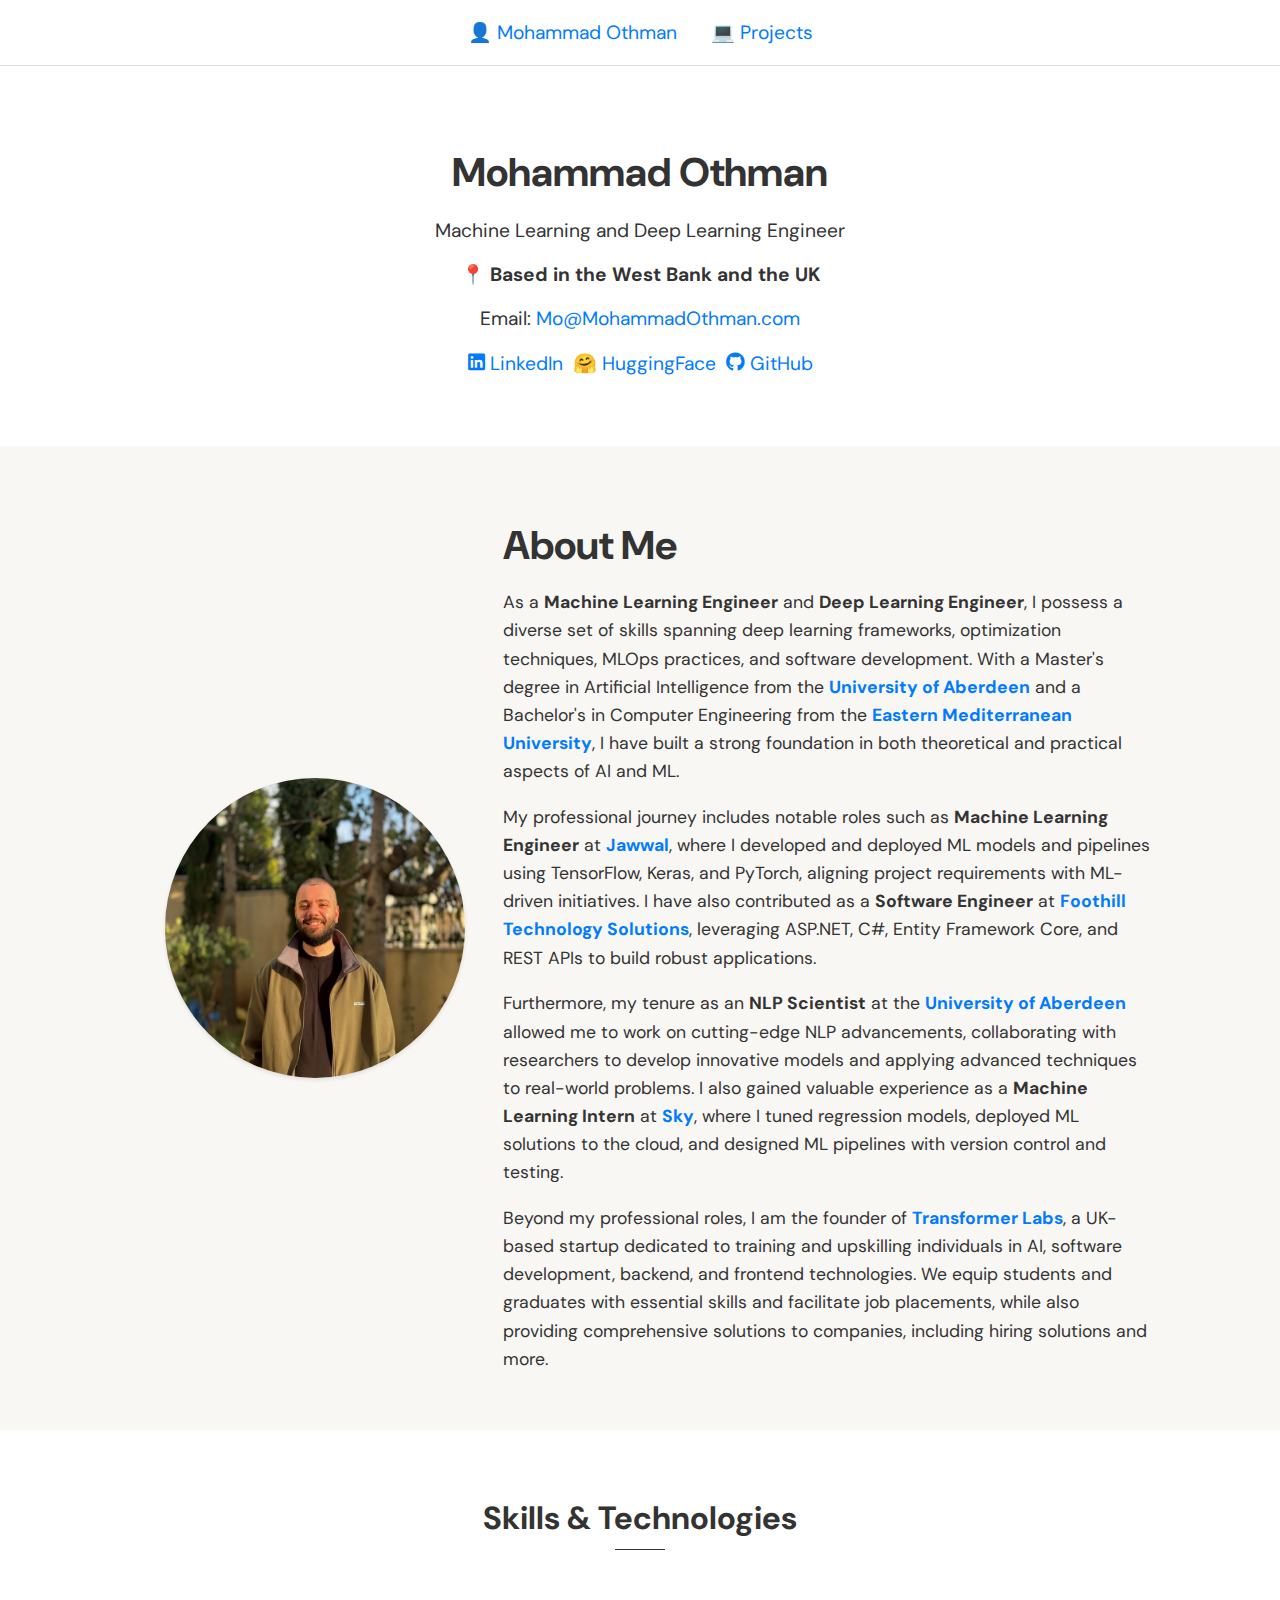
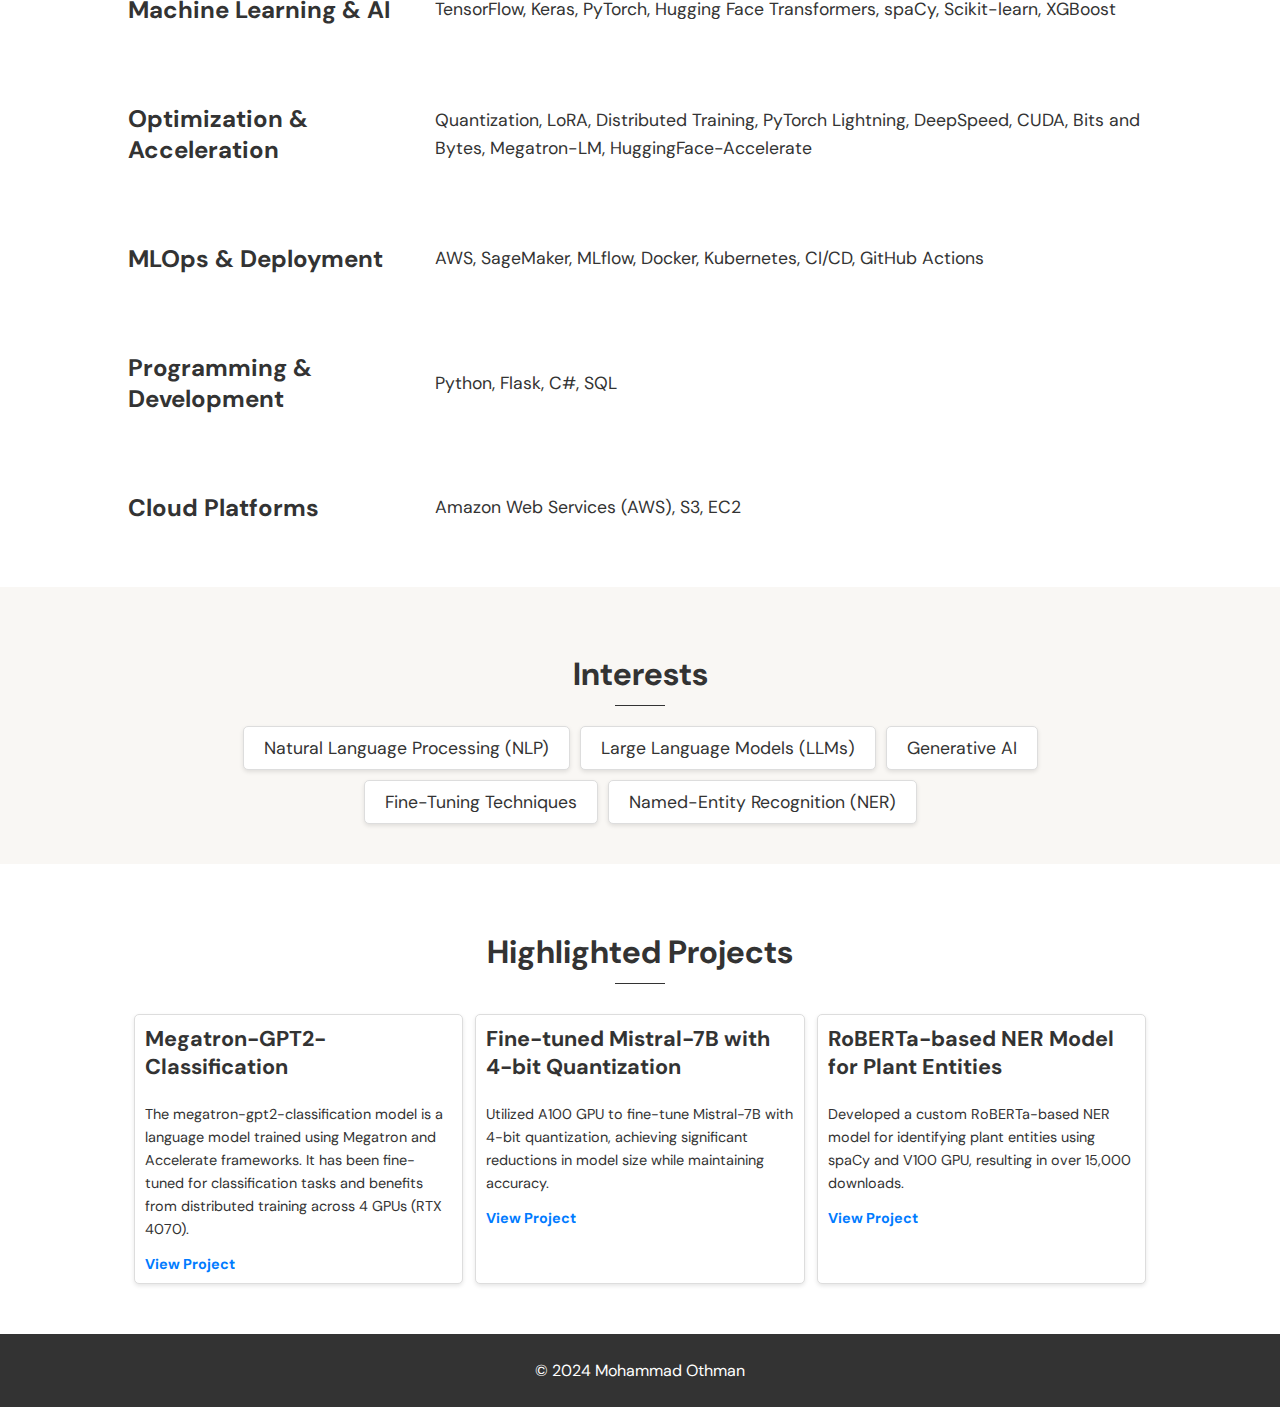
==== commit 70d92357: "fix typo" ====
--- a/index.html
+++ b/index.html
@@ -31,7 +31,7 @@
                     <p>Email: <a href="mailto:Mo@MohammadOthman.com" class="no-underline">Mo@MohammadOthman.com</a></p>
                     <div class="links">
                         <a href="https://www.linkedin.com/in/real-mohammad-othman" target="_blank"><i class="fab fa-linkedin"></i> LinkedIn</a>
-                        <a href="https://huggingface.co/MohammadOthman" target="_blank">🤗 Hugging Face</a>
+                        <a href="https://huggingface.co/MohammadOthman" target="_blank">🤗 HuggingFace</a>
                         <a href="https://github.com/OthmanMohammad" target="_blank"><i class="fab fa-github"></i> GitHub</a>
                     </div>
                 </div>
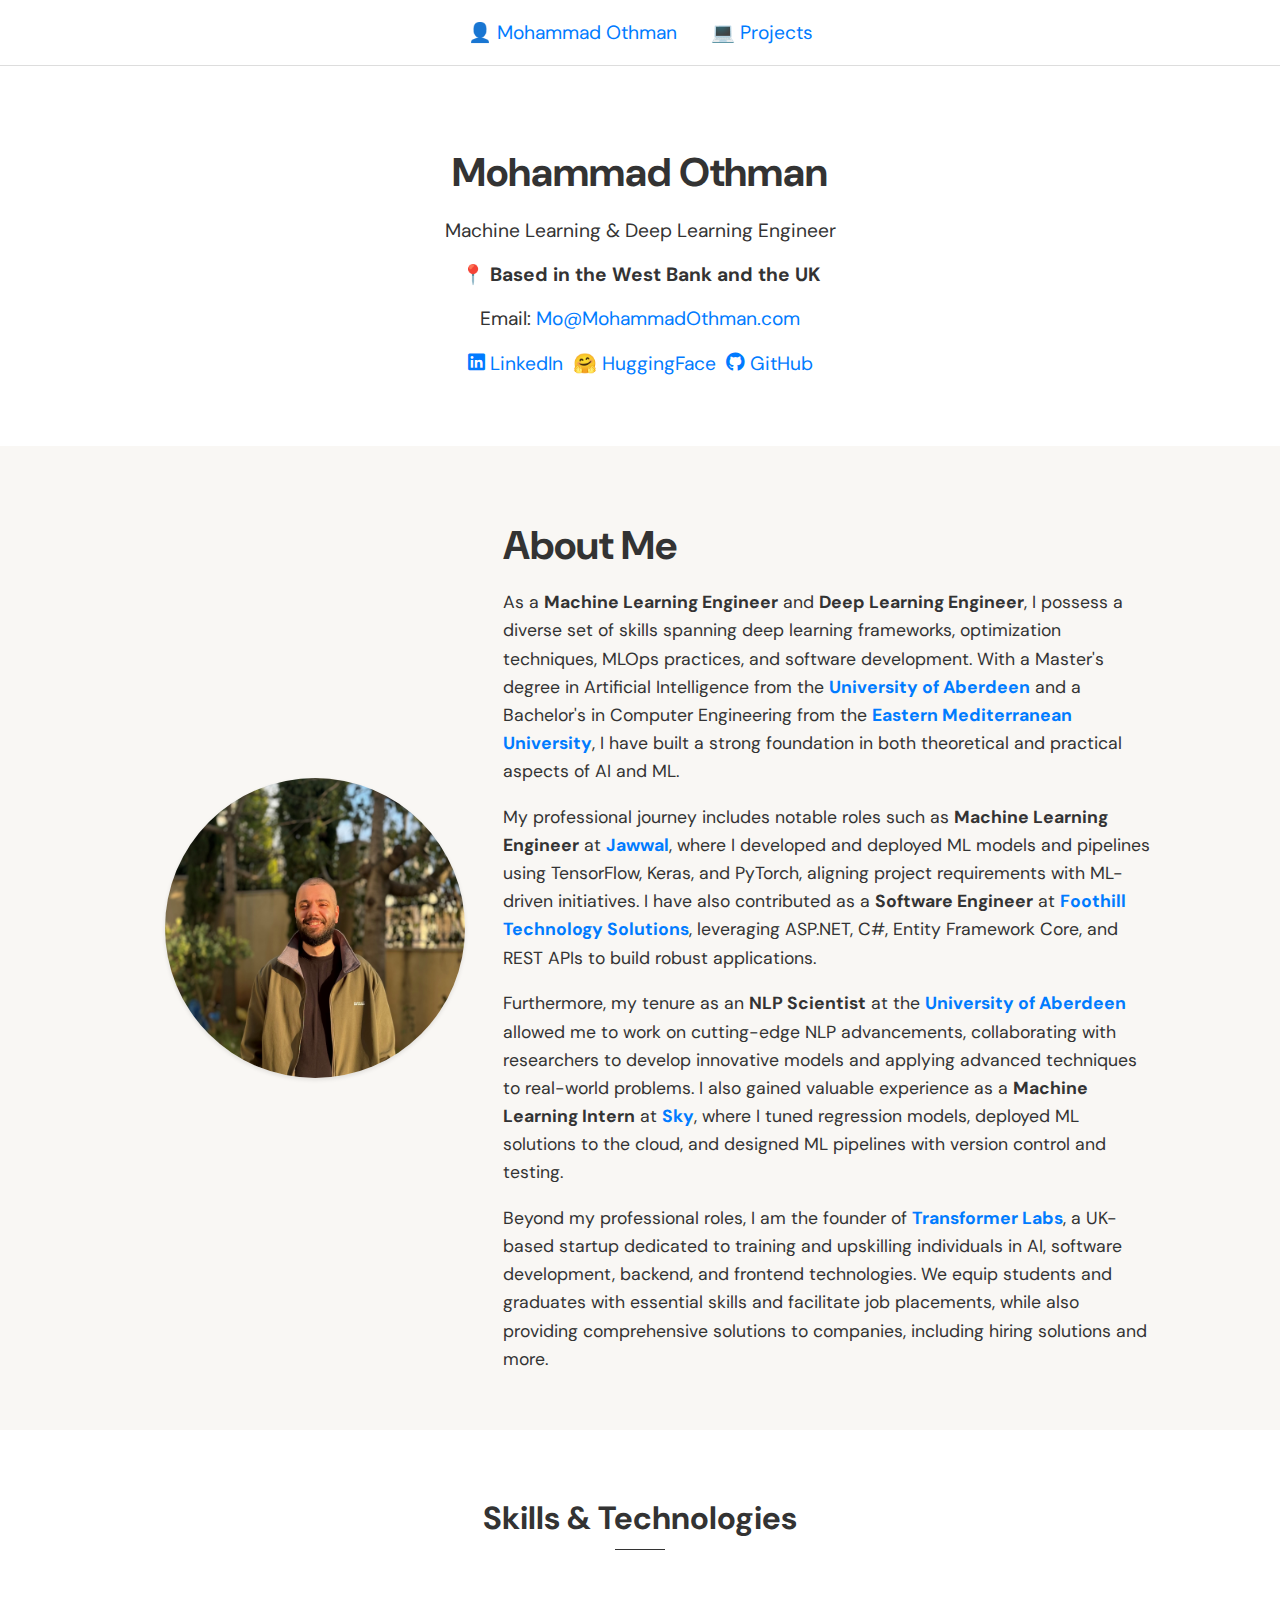
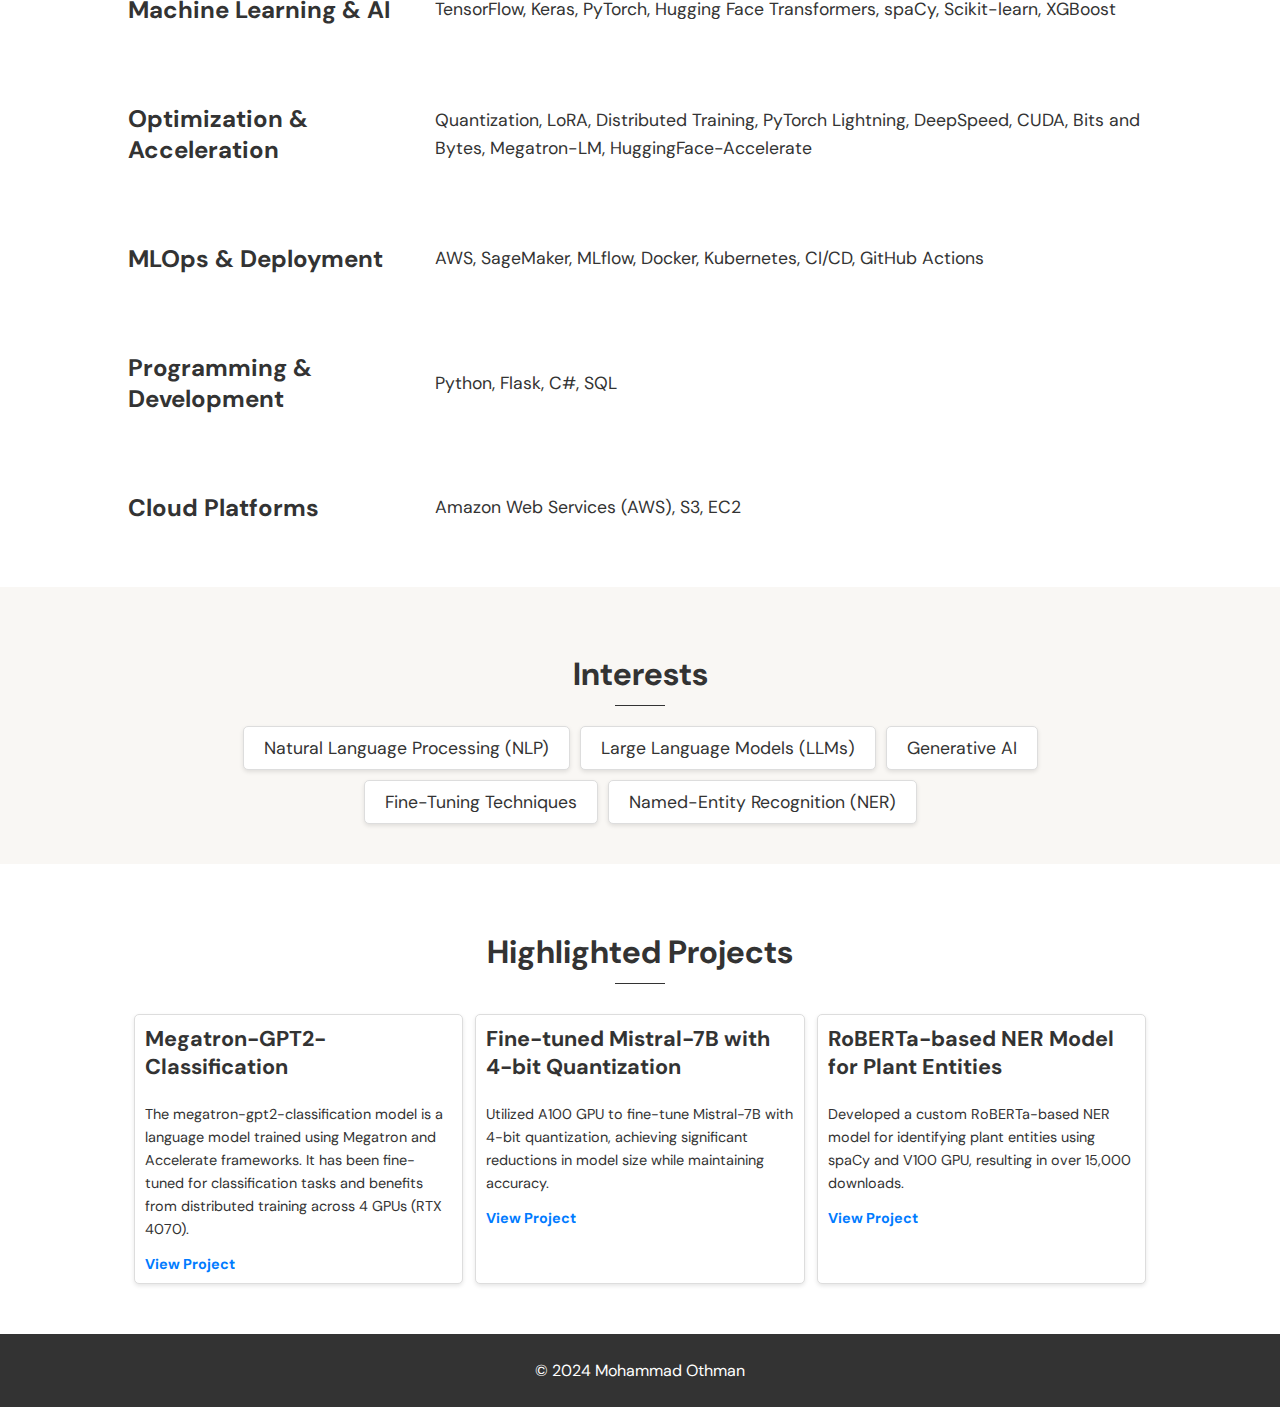
==== commit b4881551: "fix typo" ====
--- a/index.html
+++ b/index.html
@@ -26,7 +26,7 @@
             <div class="container">
                 <div class="intro">
                     <h1>Mohammad Othman</h1>
-                    <p>Machine Learning and Deep Learning Engineer</p>
+                    <p>Machine Learning & Deep Learning Engineer</p>
                     <p>📍 <strong>Based in the West Bank and the UK</strong></p>
                     <p>Email: <a href="mailto:Mo@MohammadOthman.com" class="no-underline">Mo@MohammadOthman.com</a></p>
                     <div class="links">
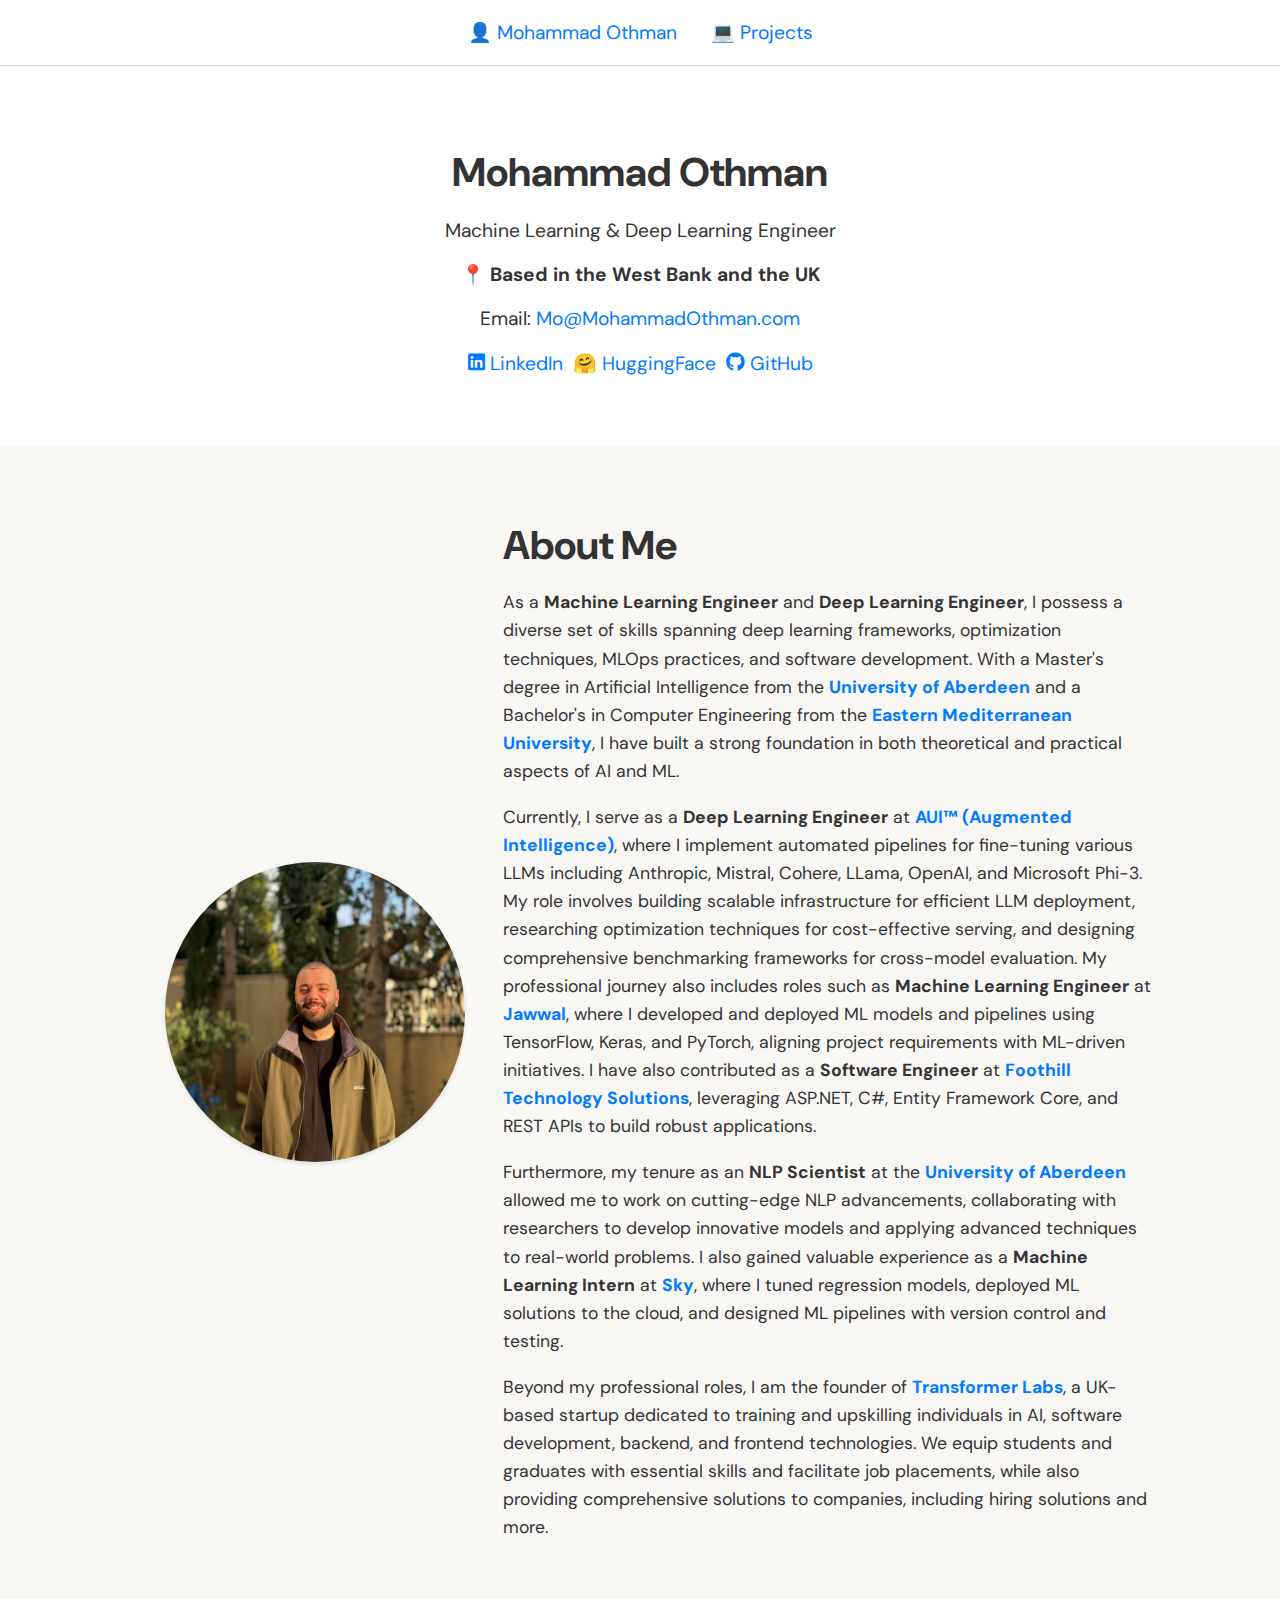
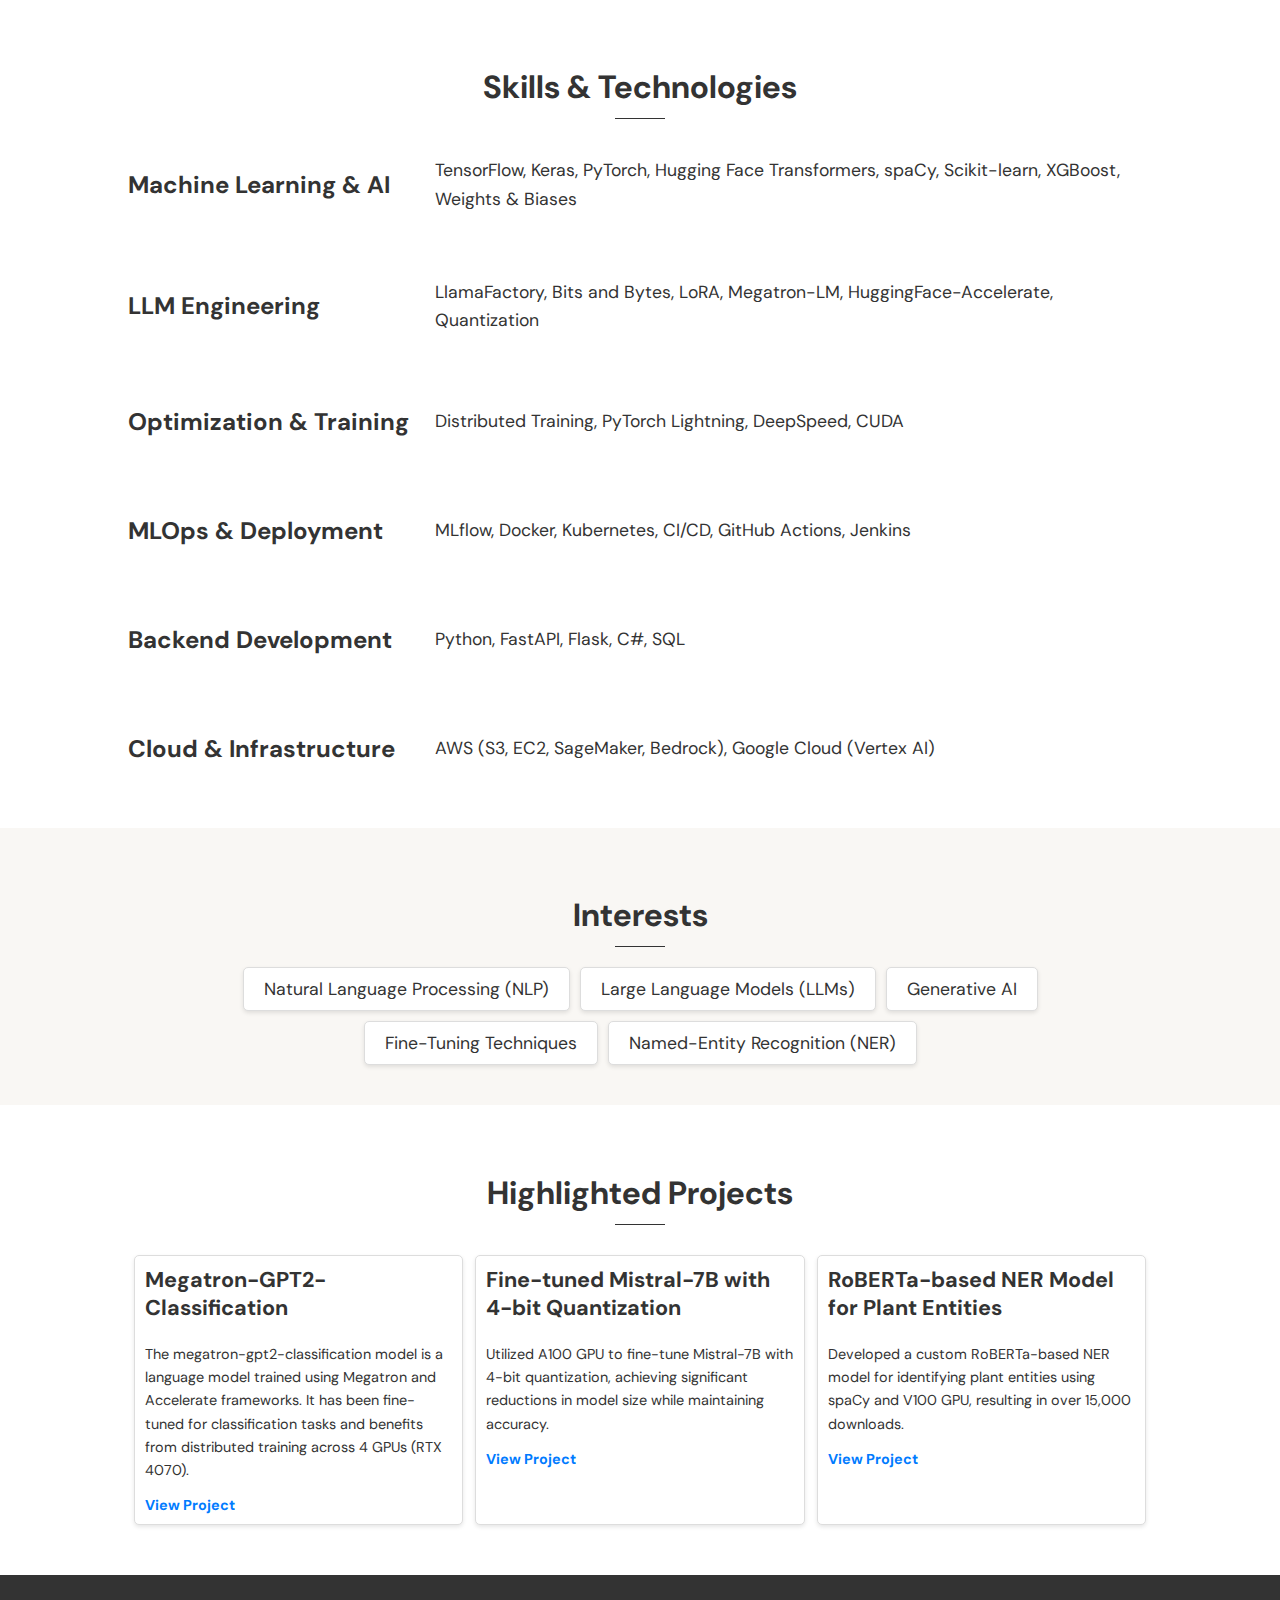
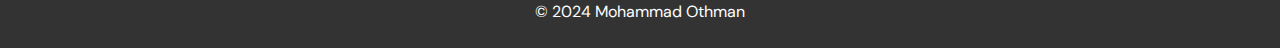
==== commit d15d8a87: "update info in homepage" ====
--- a/index.html
+++ b/index.html
@@ -47,7 +47,7 @@
                     <div class="bio">
                         <h2>About Me</h2>
                         <p>As a <strong>Machine Learning Engineer</strong> and <strong>Deep Learning Engineer</strong>, I possess a diverse set of skills spanning deep learning frameworks, optimization techniques, MLOps practices, and software development. With a Master's degree in Artificial Intelligence from the <a href="https://www.abdn.ac.uk/" target="_blank" class="no-underline"><strong>University of Aberdeen</strong></a> and a Bachelor's in Computer Engineering from the <a href="https://emu.edu.tr/en" target="_blank" class="no-underline"><strong>Eastern Mediterranean University</strong></a>, I have built a strong foundation in both theoretical and practical aspects of AI and ML.</p>
-                        <p>My professional journey includes notable roles such as <strong>Machine Learning Engineer</strong> at <a href="https://www.jawwal.ps/en" target="_blank" class="no-underline"><strong>Jawwal</strong></a>, where I developed and deployed ML models and pipelines using TensorFlow, Keras, and PyTorch, aligning project requirements with ML-driven initiatives. I have also contributed as a <strong>Software Engineer</strong> at <a href="https://foothillsolutions.com/" target="_blank" class="no-underline"><strong>Foothill Technology Solutions</strong></a>, leveraging ASP.NET, C#, Entity Framework Core, and REST APIs to build robust applications.</p>
+                        <p>Currently, I serve as a <strong>Deep Learning Engineer</strong> at <a href="https://www.aui.io/" target="_blank" class="no-underline"><strong>AUI™ (Augmented Intelligence)</strong></a>, where I implement automated pipelines for fine-tuning various LLMs including Anthropic, Mistral, Cohere, LLama, OpenAI, and Microsoft Phi-3. My role involves building scalable infrastructure for efficient LLM deployment, researching optimization techniques for cost-effective serving, and designing comprehensive benchmarking frameworks for cross-model evaluation. My professional journey also includes roles such as <strong>Machine Learning Engineer</strong> at <a href="https://www.jawwal.ps/en" target="_blank" class="no-underline"><strong>Jawwal</strong></a>, where I developed and deployed ML models and pipelines using TensorFlow, Keras, and PyTorch, aligning project requirements with ML-driven initiatives. I have also contributed as a <strong>Software Engineer</strong> at <a href="https://foothillsolutions.com/" target="_blank" class="no-underline"><strong>Foothill Technology Solutions</strong></a>, leveraging ASP.NET, C#, Entity Framework Core, and REST APIs to build robust applications.</p>
                         <p>Furthermore, my tenure as an <strong>NLP Scientist</strong> at the <a href="https://www.abdn.ac.uk/" target="_blank" class="no-underline"><strong>University of Aberdeen</strong></a> allowed me to work on cutting-edge NLP advancements, collaborating with researchers to develop innovative models and applying advanced techniques to real-world problems. I also gained valuable experience as a <strong>Machine Learning Intern</strong> at <a href="https://www.sky.com/" target="_blank" class="no-underline"><strong>Sky</strong></a>, where I tuned regression models, deployed ML solutions to the cloud, and designed ML pipelines with version control and testing.</p>
                         <p>Beyond my professional roles, I am the founder of <a href="https://www.transformerlabs.io/" target="_blank" class="no-underline"><strong>Transformer Labs</strong></a>, a UK-based startup dedicated to training and upskilling individuals in AI, software development, backend, and frontend technologies. We equip students and graduates with essential skills and facilitate job placements, while also providing comprehensive solutions to companies, including hiring solutions and more.</p>
                     </div>
@@ -62,28 +62,32 @@
                 <div class="skills-container">
                     <div class="skills-category">
                         <h3>Machine Learning & AI</h3>
-                        <p>TensorFlow, Keras, PyTorch, Hugging Face Transformers, spaCy, Scikit-learn, XGBoost</p>
+                        <p>TensorFlow, Keras, PyTorch, Hugging Face Transformers, spaCy, Scikit-learn, XGBoost, Weights & Biases</p>
                     </div>
                     <div class="skills-category">
-                        <h3>Optimization & Acceleration</h3>
-                        <p>Quantization, LoRA, Distributed Training, PyTorch Lightning, DeepSpeed, CUDA, Bits and Bytes, Megatron-LM, HuggingFace-Accelerate</p>
+                        <h3>LLM Engineering</h3>
+                        <p>LlamaFactory, Bits and Bytes, LoRA, Megatron-LM, HuggingFace-Accelerate, Quantization</p>
+                    </div>
+                    <div class="skills-category">
+                        <h3>Optimization & Training</h3>
+                        <p>Distributed Training, PyTorch Lightning, DeepSpeed, CUDA</p>
                     </div>
                     <div class="skills-category">
                         <h3>MLOps & Deployment</h3>
-                        <p>AWS, SageMaker, MLflow, Docker, Kubernetes, CI/CD, GitHub Actions</p>
+                        <p>MLflow, Docker, Kubernetes, CI/CD, GitHub Actions, Jenkins</p>
                     </div>
                     <div class="skills-category">
-                        <h3>Programming & Development</h3>
-                        <p>Python, Flask, C#, SQL</p>
+                        <h3>Backend Development</h3>
+                        <p>Python, FastAPI, Flask, C#, SQL</p>
                     </div>
                     <div class="skills-category">
-                        <h3>Cloud Platforms</h3>
-                        <p>Amazon Web Services (AWS), S3, EC2</p>
+                        <h3>Cloud & Infrastructure</h3>
+                        <p>AWS (S3, EC2, SageMaker, Bedrock), Google Cloud (Vertex AI)</p>
                     </div>
                 </div>
             </div>
         </section>
-
+        
         <section id="interests" class="section-interests">
             <div class="container">
                 <h2 class="section-heading">Interests</h2>
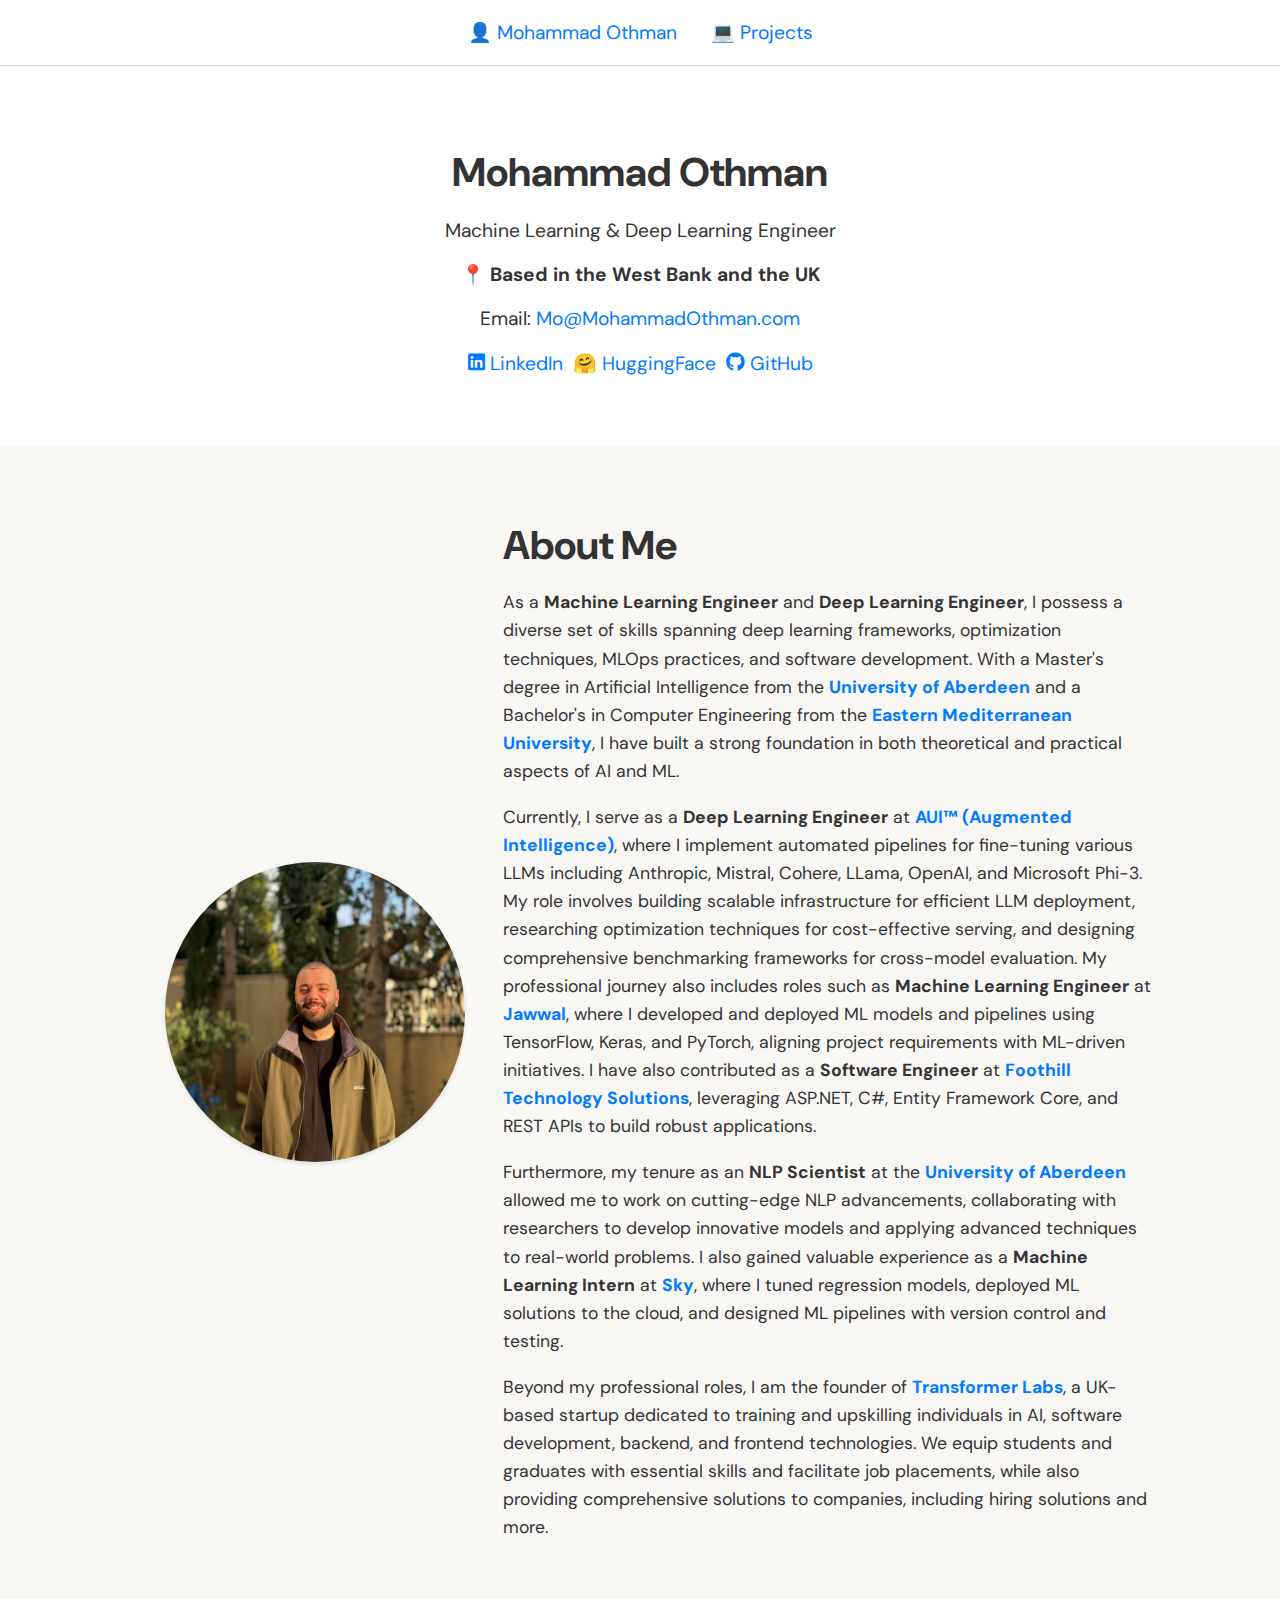
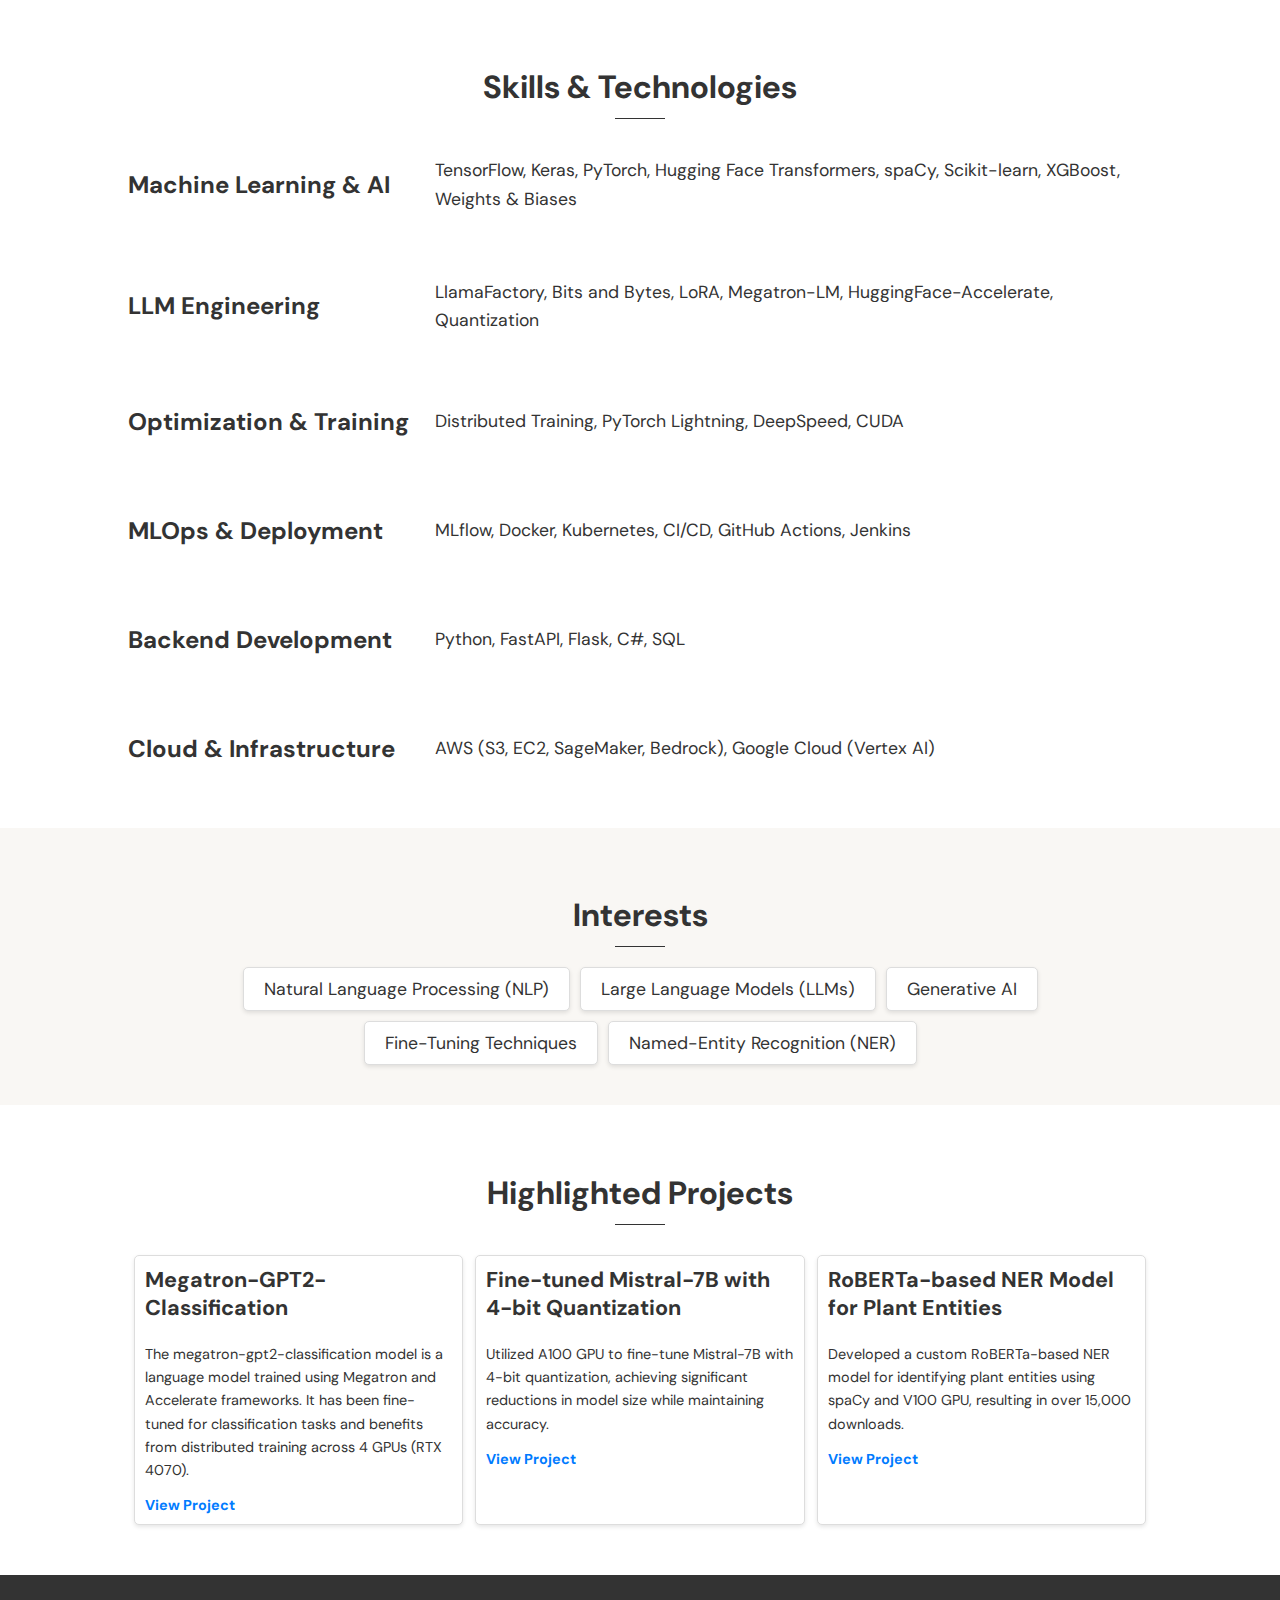
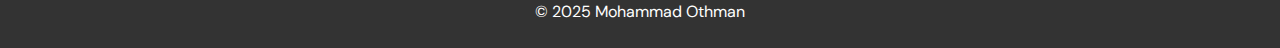
==== commit f5564925: "2025 footer update" ====
--- a/index.html
+++ b/index.html
@@ -127,7 +127,7 @@
         </section>
     </main>
     <footer>
-        <p>&copy; 2024 Mohammad Othman</p>
+        <p>&copy; 2025 Mohammad Othman</p>
     </footer>
     <script src="js/scripts.js"></script>
 </body>
